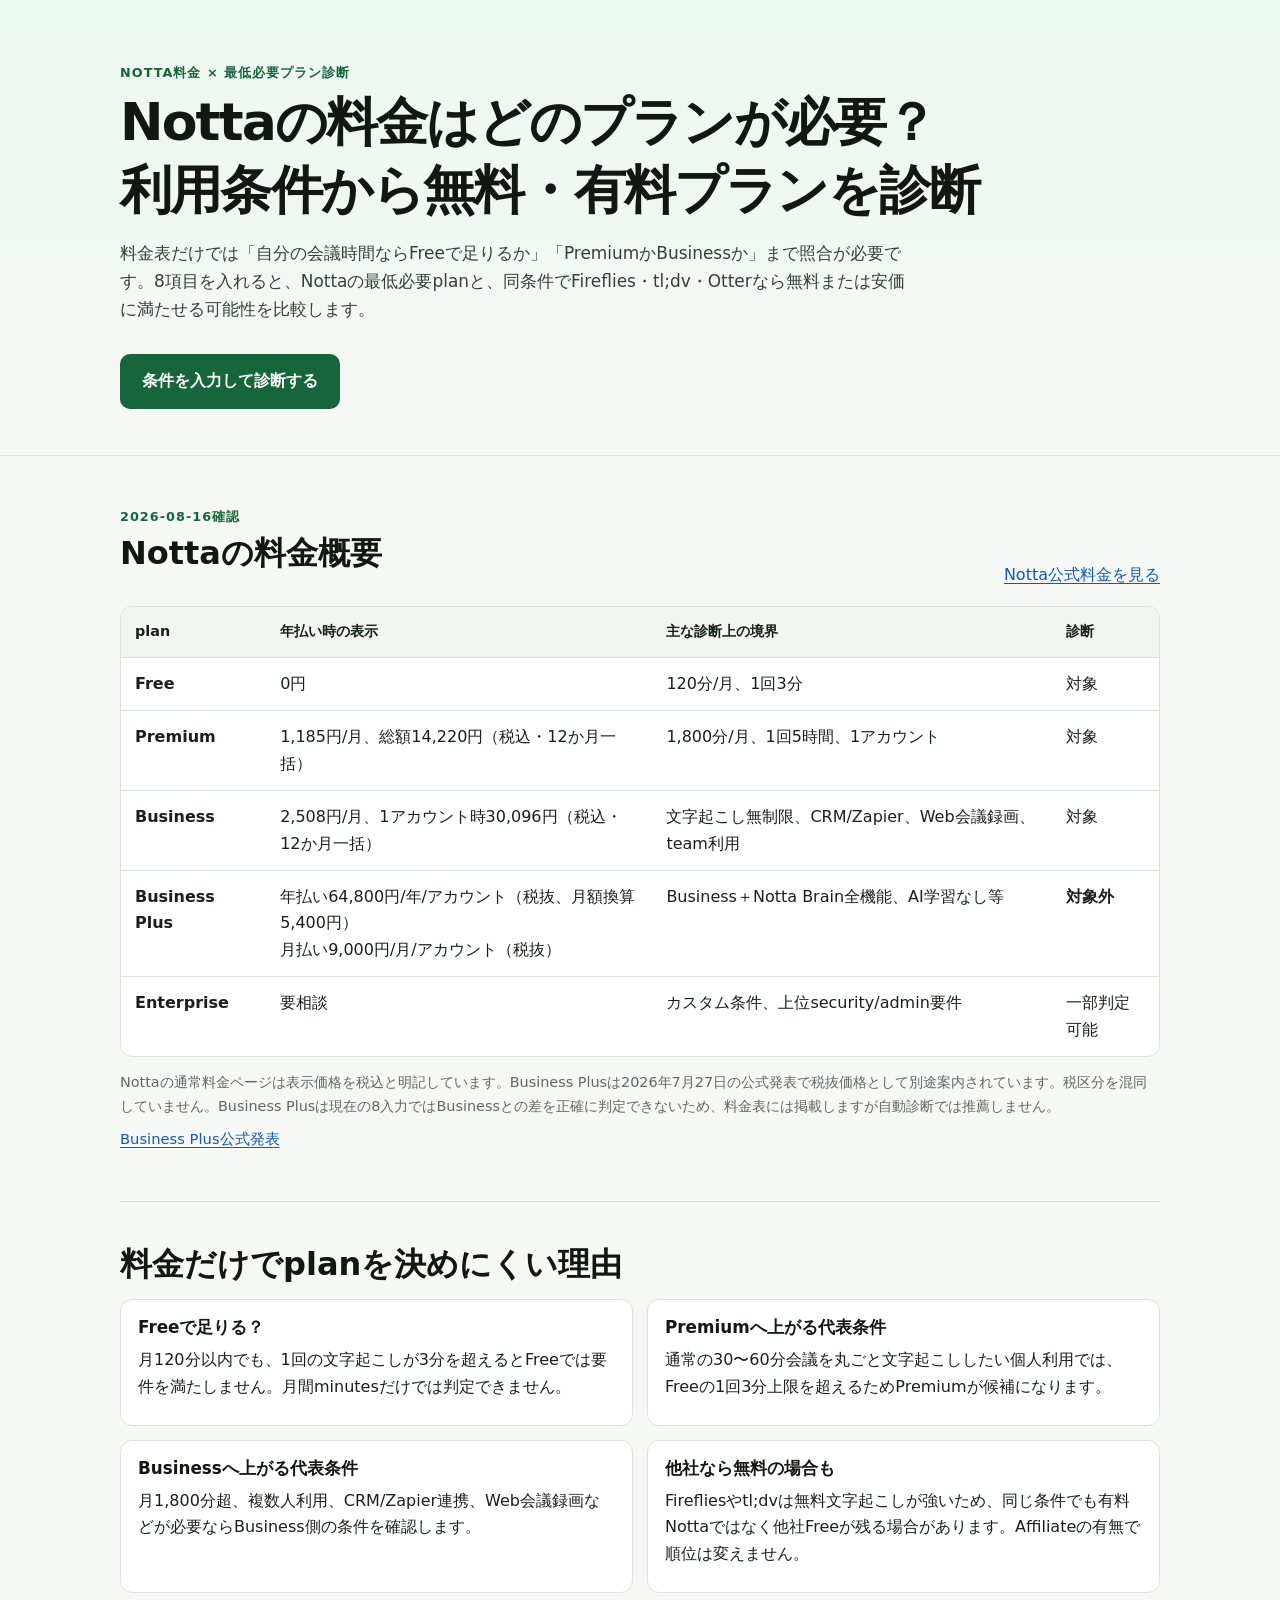
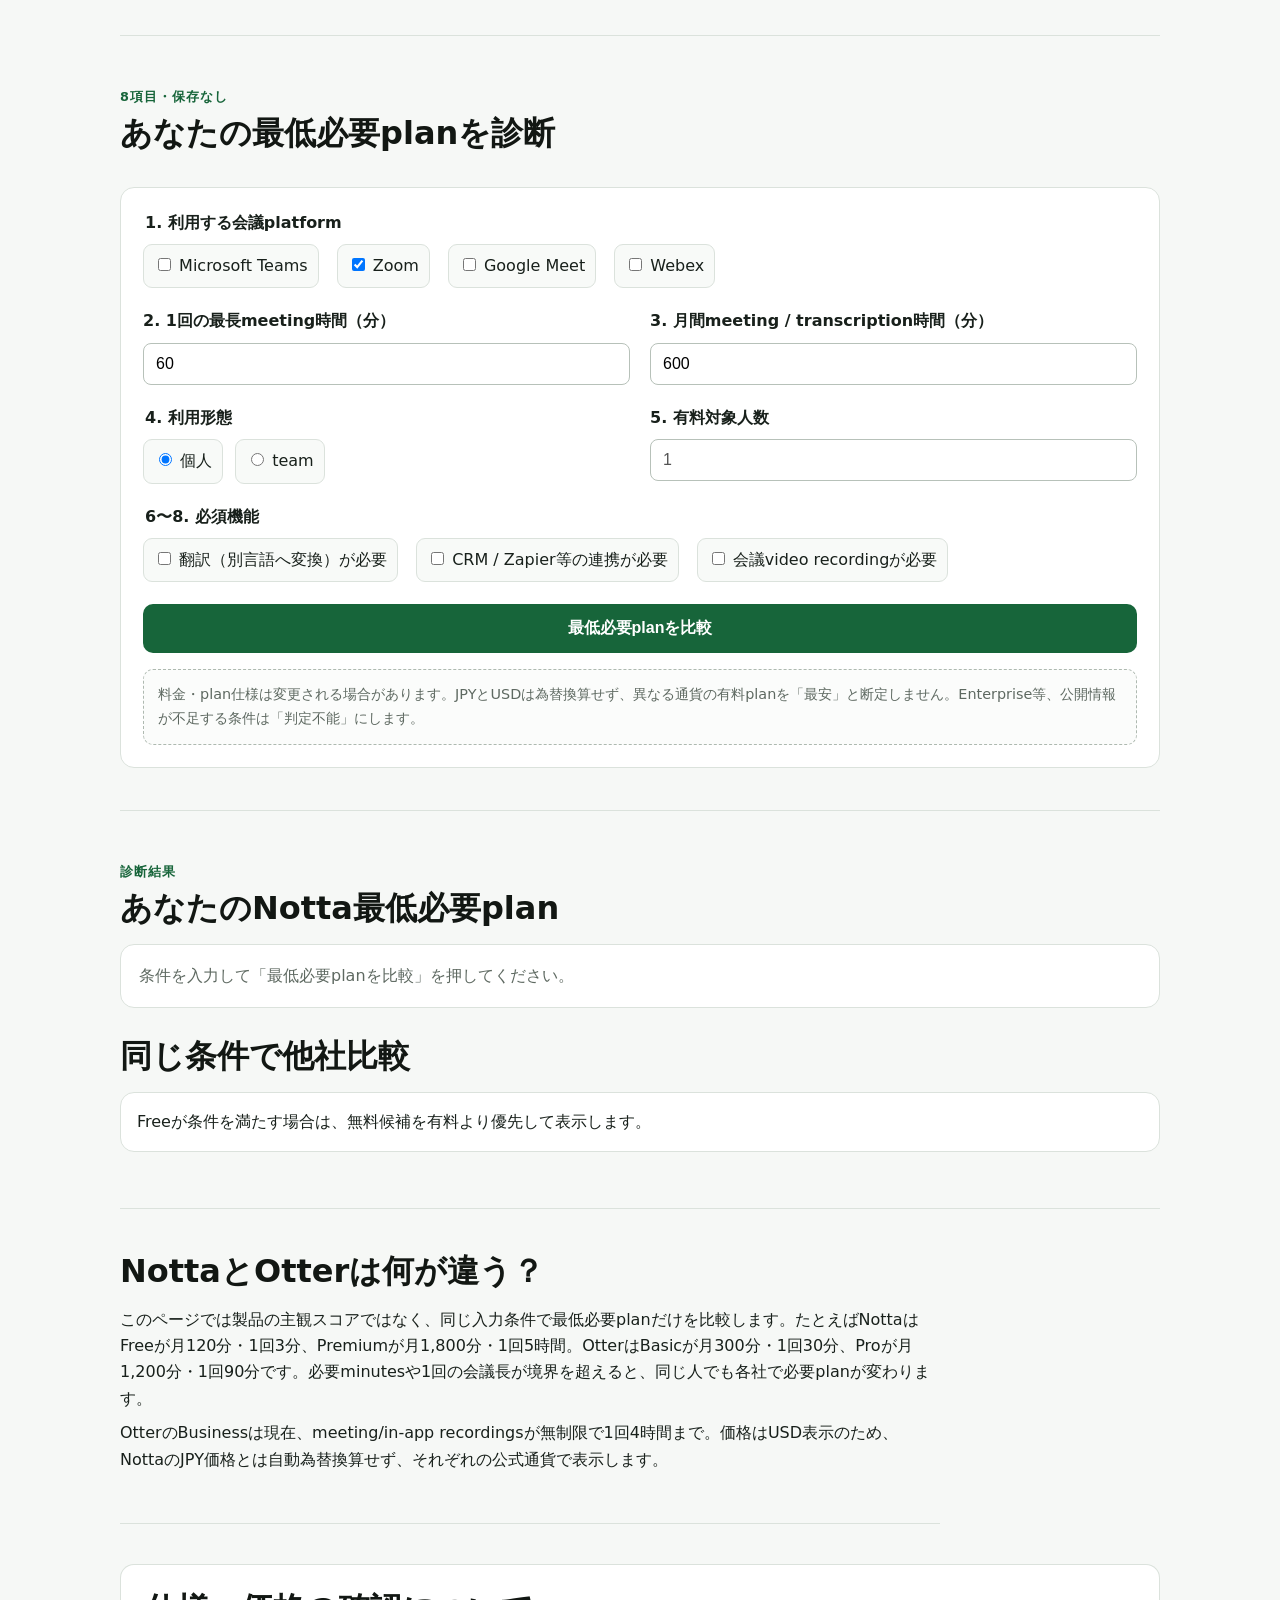
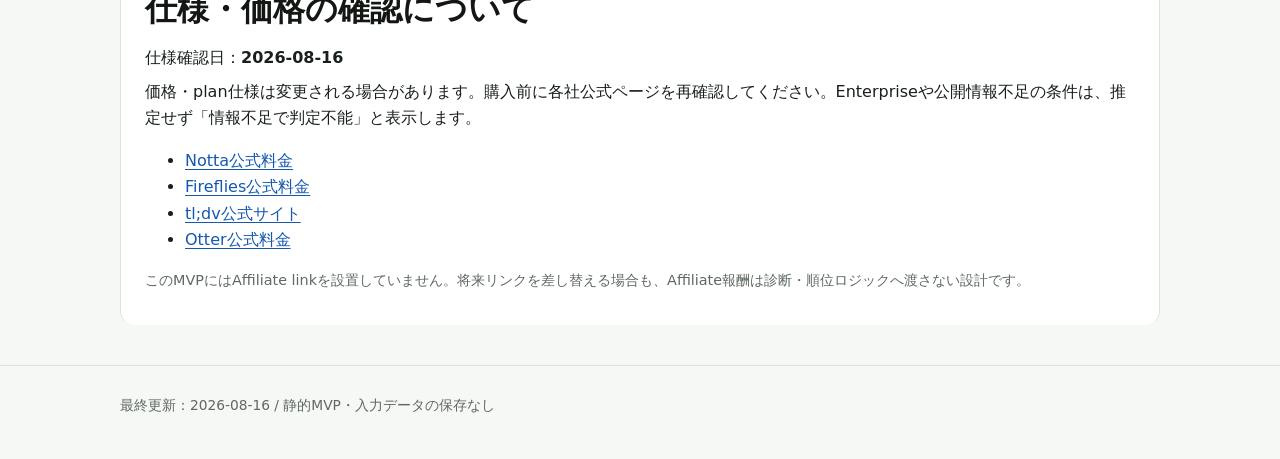
==== index.html @ 0d879e84 "Add Impact site verification meta tag" ====
<!doctype html>
<html lang="ja">
<head>
  <meta charset="utf-8">
  <meta name="viewport" content="width=device-width, initial-scale=1">
  <meta name="impact-site-verification" value="5d088dce-d2c6-4620-a296-27cafe1cafae">
  <title>Notta料金はどのプランが必要？Free・Premium・Businessを利用条件で診断</title>
  <meta name="description" content="Nottaの料金とFree・Premium・Businessの違いを確認し、月間利用時間・会議時間・人数・CRM・録画などから最低必要プランを診断。同条件でFireflies、tl;dv、Otterも比較します。">
  <link rel="canonical" href="https://ricckyyy.github.io/notta-plan-selector/">
  <link rel="stylesheet" href="styles.css">
</head>
<body>
  <header class="site-header">
    <div class="wrap hero">
      <p class="eyebrow">Notta料金 × 最低必要プラン診断</p>
      <h1>Nottaの料金はどのプランが必要？<br>利用条件から無料・有料プランを診断</h1>
      <p class="lead">料金表だけでは「自分の会議時間ならFreeで足りるか」「PremiumかBusinessか」まで照合が必要です。8項目を入れると、Nottaの最低必要planと、同条件でFireflies・tl;dv・Otterなら無料または安価に満たせる可能性を比較します。</p>
      <a class="button button-secondary" href="#calculator">条件を入力して診断する</a>
    </div>
  </header>

  <main class="wrap">
    <section aria-labelledby="pricing-title" class="section">
      <div class="section-head">
        <div>
          <p class="eyebrow">2026-08-16確認</p>
          <h2 id="pricing-title">Nottaの料金概要</h2>
        </div>
        <a href="https://www.notta.ai/pricing" target="_blank" rel="noopener noreferrer">Notta公式料金を見る</a>
      </div>
      <div class="table-scroll">
        <table>
          <thead>
            <tr><th>plan</th><th>年払い時の表示</th><th>主な診断上の境界</th><th>診断</th></tr>
          </thead>
          <tbody>
            <tr><th>Free</th><td>0円</td><td>120分/月、1回3分</td><td>対象</td></tr>
            <tr><th>Premium</th><td>1,185円/月、総額14,220円（税込・12か月一括）</td><td>1,800分/月、1回5時間、1アカウント</td><td>対象</td></tr>
            <tr><th>Business</th><td>2,508円/月、1アカウント時30,096円（税込・12か月一括）</td><td>文字起こし無制限、CRM/Zapier、Web会議録画、team利用</td><td>対象</td></tr>
            <tr><th>Business Plus</th><td>年払い64,800円/年/アカウント（税抜、月額換算5,400円）<br>月払い9,000円/月/アカウント（税抜）</td><td>Business＋Notta Brain全機能、AI学習なし等</td><td><strong>対象外</strong></td></tr>
            <tr><th>Enterprise</th><td>要相談</td><td>カスタム条件、上位security/admin要件</td><td>一部判定可能</td></tr>
          </tbody>
        </table>
      </div>
      <p class="fineprint">Nottaの通常料金ページは表示価格を税込と明記しています。Business Plusは2026年7月27日の公式発表で税抜価格として別途案内されています。税区分を混同していません。Business Plusは現在の8入力ではBusinessとの差を正確に判定できないため、料金表には掲載しますが自動診断では推薦しません。</p>
      <p class="source-row"><a href="https://www.notta.ai/news/info/notta-business-plus" target="_blank" rel="noopener noreferrer">Business Plus公式発表</a></p>
    </section>

    <section aria-labelledby="how-title" class="section explainer">
      <h2 id="how-title">料金だけでplanを決めにくい理由</h2>
      <div class="explain-grid">
        <article><h3>Freeで足りる？</h3><p>月120分以内でも、1回の文字起こしが3分を超えるとFreeでは要件を満たしません。月間minutesだけでは判定できません。</p></article>
        <article><h3>Premiumへ上がる代表条件</h3><p>通常の30〜60分会議を丸ごと文字起こししたい個人利用では、Freeの1回3分上限を超えるためPremiumが候補になります。</p></article>
        <article><h3>Businessへ上がる代表条件</h3><p>月1,800分超、複数人利用、CRM/Zapier連携、Web会議録画などが必要ならBusiness側の条件を確認します。</p></article>
        <article><h3>他社なら無料の場合も</h3><p>Firefliesやtl;dvは無料文字起こしが強いため、同じ条件でも有料Nottaではなく他社Freeが残る場合があります。Affiliateの有無で順位は変えません。</p></article>
      </div>
    </section>

    <section id="calculator" aria-labelledby="calculator-title" class="section">
      <div class="section-head">
        <div>
          <p class="eyebrow">8項目・保存なし</p>
          <h2 id="calculator-title">あなたの最低必要planを診断</h2>
        </div>
      </div>

      <form id="selector-form" class="panel">
        <div class="grid">
          <fieldset class="field full">
            <legend>1. 利用する会議platform</legend>
            <div class="checks">
              <label><input type="checkbox" name="platform" value="teams"> Microsoft Teams</label>
              <label><input type="checkbox" name="platform" value="zoom" checked> Zoom</label>
              <label><input type="checkbox" name="platform" value="meet"> Google Meet</label>
              <label><input type="checkbox" name="platform" value="webex"> Webex</label>
            </div>
          </fieldset>

          <div class="field">
            <label for="maxMeetingMinutes">2. 1回の最長meeting時間（分）</label>
            <input id="maxMeetingMinutes" type="number" min="1" value="60" required inputmode="numeric">
          </div>
          <div class="field">
            <label for="monthlyMinutes">3. 月間meeting / transcription時間（分）</label>
            <input id="monthlyMinutes" type="number" min="1" value="600" required inputmode="numeric">
          </div>

          <fieldset class="field">
            <legend>4. 利用形態</legend>
            <div class="option-row">
              <label><input type="radio" name="usageMode" value="individual" checked> 個人</label>
              <label><input type="radio" name="usageMode" value="team"> team</label>
            </div>
          </fieldset>
          <div class="field">
            <label for="paidSeats">5. 有料対象人数</label>
            <input id="paidSeats" type="number" min="1" value="1" disabled required inputmode="numeric">
          </div>

          <fieldset class="field full">
            <legend>6〜8. 必須機能</legend>
            <div class="checks">
              <label><input id="translationRequired" type="checkbox"> 翻訳（別言語へ変換）が必要</label>
              <label><input id="crmRequired" type="checkbox"> CRM / Zapier等の連携が必要</label>
              <label><input id="videoRequired" type="checkbox"> 会議video recordingが必要</label>
            </div>
          </fieldset>
        </div>

        <button type="submit" class="button">最低必要planを比較</button>
        <p class="notice">料金・plan仕様は変更される場合があります。JPYとUSDは為替換算せず、異なる通貨の有料planを「最安」と断定しません。Enterprise等、公開情報が不足する条件は「判定不能」にします。</p>
      </form>
      <noscript><p class="notice warning">診断calculatorの実行にはJavaScriptが必要です。料金概要と判定ルールの説明はJavaScriptなしでも読めます。</p></noscript>
    </section>

    <section id="result-section" aria-labelledby="result-title" class="section">
      <p class="eyebrow">診断結果</p>
      <h2 id="result-title">あなたのNotta最低必要plan</h2>
      <div id="notta-result" aria-live="polite" class="notta-placeholder">条件を入力して「最低必要planを比較」を押してください。</div>

      <h2 class="compare-title">同じ条件で他社比較</h2>
      <div id="summary" class="summary-box">Freeが条件を満たす場合は、無料候補を有料より優先して表示します。</div>
      <div id="results"></div>
    </section>

    <section aria-labelledby="compare-title" class="section prose">
      <h2 id="compare-title">NottaとOtterは何が違う？</h2>
      <p>このページでは製品の主観スコアではなく、同じ入力条件で最低必要planだけを比較します。たとえばNottaはFreeが月120分・1回3分、Premiumが月1,800分・1回5時間。OtterはBasicが月300分・1回30分、Proが月1,200分・1回90分です。必要minutesや1回の会議長が境界を超えると、同じ人でも各社で必要planが変わります。</p>
      <p>OtterのBusinessは現在、meeting/in-app recordingsが無制限で1回4時間まで。価格はUSD表示のため、NottaのJPY価格とは自動為替換算せず、それぞれの公式通貨で表示します。</p>
    </section>

    <section aria-labelledby="trust-title" class="section trust-box">
      <h2 id="trust-title">仕様・価格の確認について</h2>
      <p>仕様確認日：<strong>2026-08-16</strong></p>
      <p>価格・plan仕様は変更される場合があります。購入前に各社公式ページを再確認してください。Enterpriseや公開情報不足の条件は、推定せず「情報不足で判定不能」と表示します。</p>
      <ul>
        <li><a href="https://www.notta.ai/pricing" target="_blank" rel="noopener noreferrer">Notta公式料金</a></li>
        <li><a href="https://fireflies.ai/pricing" target="_blank" rel="noopener noreferrer">Fireflies公式料金</a></li>
        <li><a href="https://tldv.io/" target="_blank" rel="noopener noreferrer">tl;dv公式サイト</a></li>
        <li><a href="https://otter.ai/pricing" target="_blank" rel="noopener noreferrer">Otter公式料金</a></li>
      </ul>
      <p class="fineprint">このMVPにはAffiliate linkを設置していません。将来リンクを差し替える場合も、Affiliate報酬は診断・順位ロジックへ渡さない設計です。</p>
    </section>
  </main>

  <footer class="footer">
    <div class="wrap"><p>最終更新：2026-08-16 / 静的MVP・入力データの保存なし</p></div>
  </footer>

  <script src="product-data.js"></script>
  <script src="logic.js"></script>
  <script src="app.js"></script>
</body>
</html>
---- styles.css ----
:root {
  color-scheme: light;
  font-family: system-ui, -apple-system, BlinkMacSystemFont, "Segoe UI", "Noto Sans JP", sans-serif;
  line-height: 1.65;
  color: #18201b;
  background: #f6f8f6;
  --surface: #ffffff;
  --border: #dbe2dc;
  --text-muted: #5e6961;
  --accent: #17653a;
  --accent-dark: #104c2b;
  --soft: #edf7f0;
  --danger: #a52a23;
  --warn: #87620b;
}
* { box-sizing: border-box; }
html { scroll-behavior: smooth; }
body { margin: 0; }
a { color: #1458b0; text-underline-offset: 3px; }
.wrap { width: min(1040px, calc(100% - 32px)); margin: 0 auto; }
.site-header { background: linear-gradient(180deg, #ecf7ef 0%, #f6f8f6 100%); border-bottom: 1px solid var(--border); }
.hero { padding: 54px 0 46px; }
h1, h2, h3 { line-height: 1.3; color: #121713; }
h1 { font-size: clamp(2rem, 5.2vw, 3.25rem); letter-spacing: -.035em; margin: 6px 0 16px; }
h2 { font-size: clamp(1.45rem, 3.4vw, 2rem); margin: 0 0 14px; }
h3 { font-size: 1.05rem; margin: 0 0 8px; }
p { margin: 8px 0; }
.lead { max-width: 800px; font-size: 1.06rem; color: #354039; }
.eyebrow { display: block; font-size: .8rem; font-weight: 800; letter-spacing: .08em; text-transform: uppercase; color: var(--accent); margin-bottom: 6px; }
.section { padding: 42px 0; border-bottom: 1px solid var(--border); }
.section-head { display: flex; align-items: end; justify-content: space-between; gap: 20px; margin-bottom: 18px; }
.button { display: inline-block; width: 100%; margin-top: 22px; padding: 14px 18px; border: 0; border-radius: 10px; background: var(--accent); color: #fff; font-size: 1rem; font-weight: 800; text-align: center; text-decoration: none; cursor: pointer; }
.button:hover { background: var(--accent-dark); }
.button-secondary { width: auto; margin-top: 22px; padding-inline: 22px; }
.table-scroll { overflow-x: auto; border: 1px solid var(--border); border-radius: 12px; background: var(--surface); }
table { width: 100%; border-collapse: collapse; min-width: 760px; }
th, td { padding: 13px 14px; border-bottom: 1px solid var(--border); text-align: left; vertical-align: top; }
thead th { background: #f1f4f1; font-size: .9rem; }
tbody tr:last-child th, tbody tr:last-child td { border-bottom: 0; }
.fineprint { color: var(--text-muted); font-size: .9rem; margin-top: 14px; }
.source-row { font-size: .92rem; }
.explain-grid { display: grid; grid-template-columns: repeat(2, minmax(0, 1fr)); gap: 14px; }
.explain-grid article { background: var(--surface); border: 1px solid var(--border); border-radius: 12px; padding: 17px; }
.panel, .result-card, .summary-box, .notta-placeholder, .notta-answer, .trust-box { background: var(--surface); border: 1px solid var(--border); border-radius: 14px; }
.panel { padding: 22px; }
.grid { display: grid; grid-template-columns: repeat(2, minmax(0, 1fr)); gap: 20px; }
.field { min-width: 0; }
.field > label, .field > legend { font-weight: 750; display: block; margin-bottom: 8px; }
fieldset { border: 0; padding: 0; margin: 0; }
.checks { display: flex; flex-wrap: wrap; gap: 10px 18px; }
.checks label, .option-row label { background: #f8faf8; border: 1px solid var(--border); border-radius: 9px; padding: 8px 10px; }
input[type="number"] { width: 100%; padding: 11px 12px; border: 1px solid #b7c1b9; border-radius: 8px; background: #fff; font-size: 1rem; }
.option-row { display: flex; gap: 12px; flex-wrap: wrap; }
.full { grid-column: 1 / -1; }
.notice { margin: 16px 0 0; padding: 13px 14px; background: #fbfcfb; border: 1px dashed #aeb9b0; border-radius: 10px; color: var(--text-muted); font-size: .9rem; }
.warning { border-color: #c99d34; }
.notta-placeholder { padding: 18px; color: var(--text-muted); }
.notta-answer { display: flex; flex-wrap: wrap; align-items: baseline; gap: 8px 16px; padding: 20px; border-left-width: 6px; margin-bottom: 28px; }
.notta-answer strong { font-size: clamp(1.5rem, 4vw, 2.2rem); }
.notta-answer .eyebrow { flex-basis: 100%; }
.compare-title { margin-top: 28px; }
.summary-box { padding: 16px; margin-bottom: 14px; }
#results { display: grid; gap: 13px; }
.result-card { padding: 18px; border-left-width: 5px; }
.status-meets { border-left-color: var(--accent); }
.status-reject { border-left-color: var(--danger); }
.status-unknown { border-left-color: var(--warn); }
.result-head { display: flex; justify-content: space-between; gap: 12px; align-items: start; }
.result-head h3 { margin: 0 0 6px; font-size: 1.2rem; }
.badge { display: inline-block; padding: 3px 8px; border: 1px solid #cad2cc; border-radius: 999px; font-size: .8rem; background: #fafcfa; }
.price { font-weight: 850; white-space: nowrap; }
dl { margin: 14px 0; }
dl > div { display: grid; grid-template-columns: 9rem 1fr; gap: 8px; padding: 5px 0; }
dt { font-weight: 750; }
dd { margin: 0; }
.reasons, .plan-list { padding-left: 1.25rem; }
.plan-list span { color: var(--text-muted); font-size: .9rem; }
.plan-price { margin-left: .35rem; }
details { margin: 12px 0; }
summary { cursor: pointer; font-weight: 700; }
.source-link { display: inline-block; margin-top: 4px; }
.prose { max-width: 820px; }
.trust-box { padding: 24px; margin: 40px 0; }
.trust-box.section { border-bottom: 0; }
.footer { border-top: 1px solid var(--border); color: var(--text-muted); font-size: .86rem; }
.footer .wrap { padding: 20px 0 34px; }
@media (max-width: 720px) {
  .wrap { width: min(100% - 22px, 1040px); }
  .hero { padding: 36px 0 32px; }
  .section { padding: 32px 0; }
  .section-head { align-items: start; flex-direction: column; gap: 4px; }
  .grid, .explain-grid { grid-template-columns: 1fr; }
  .full { grid-column: auto; }
  .panel { padding: 16px; }
  .result-head { flex-direction: column; }
  .price { white-space: normal; }
  dl > div { grid-template-columns: 1fr; gap: 0; }
  .button-secondary { width: 100%; }
}
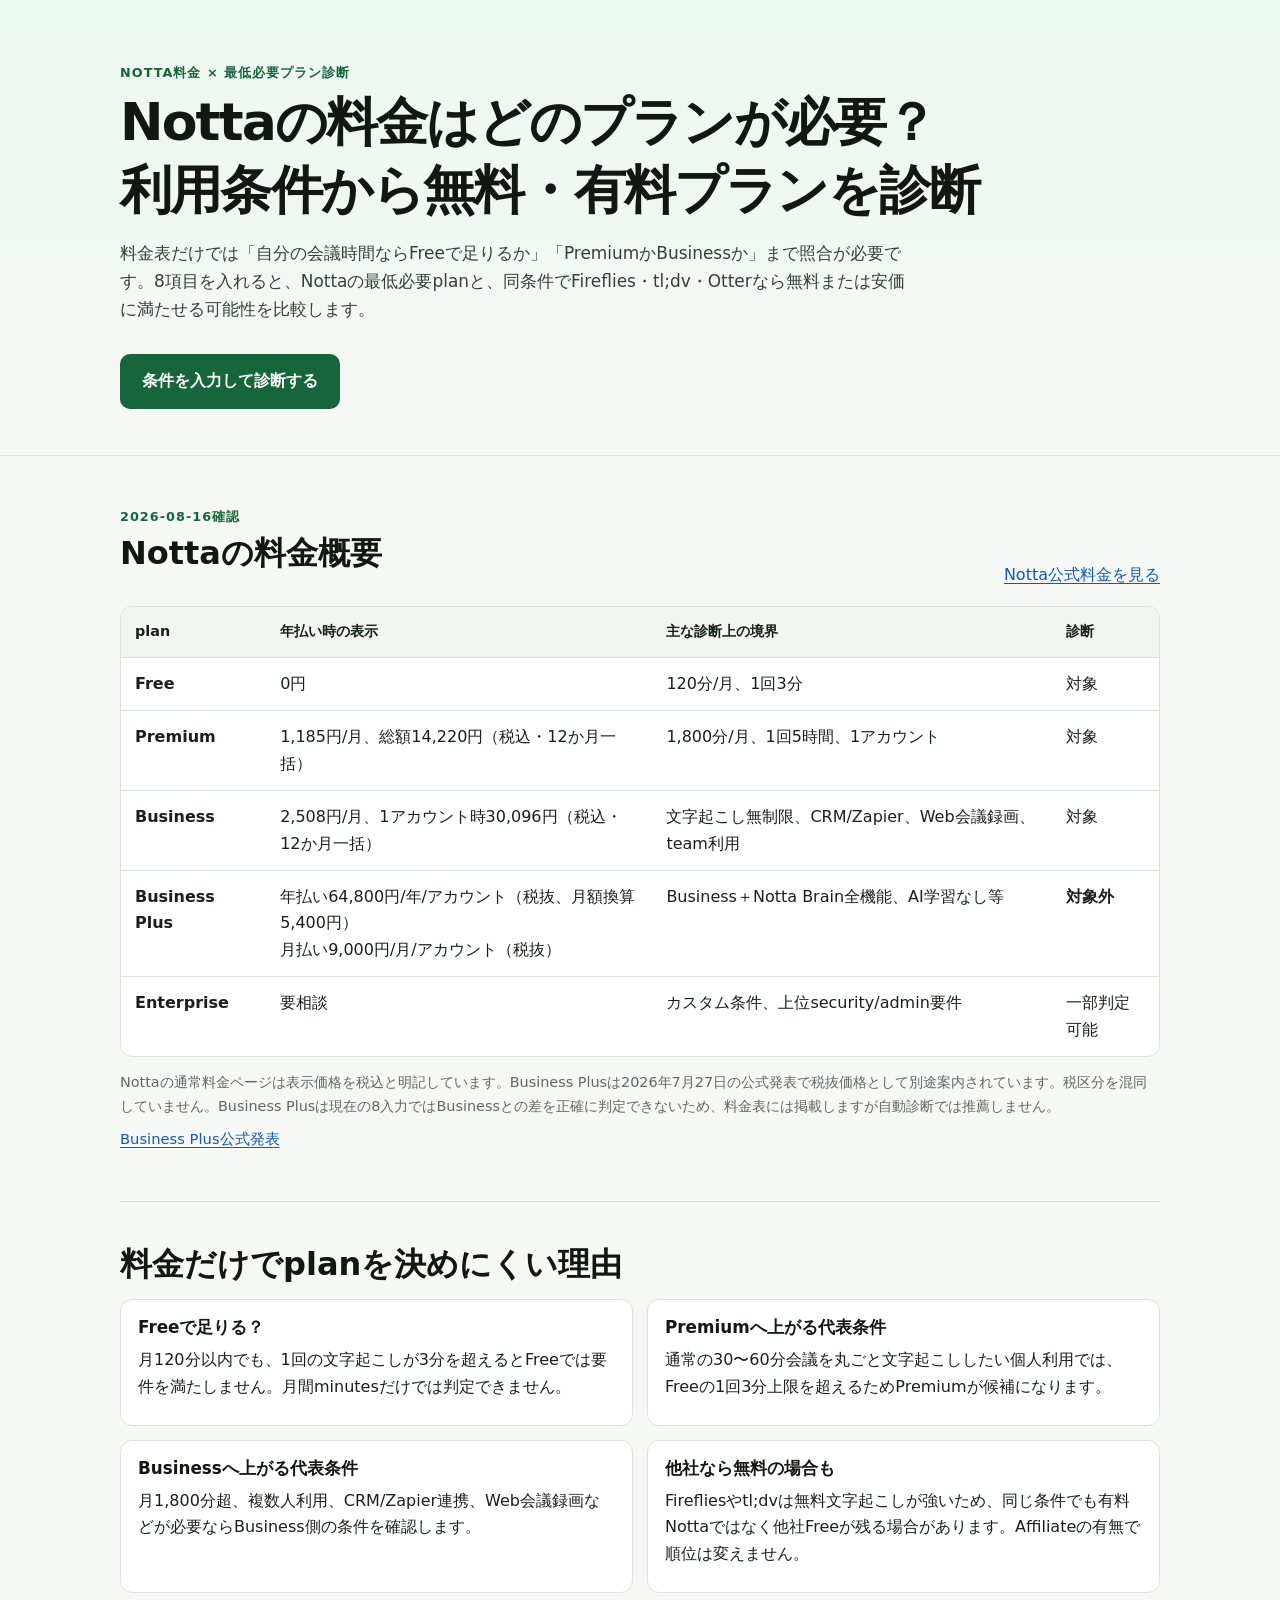
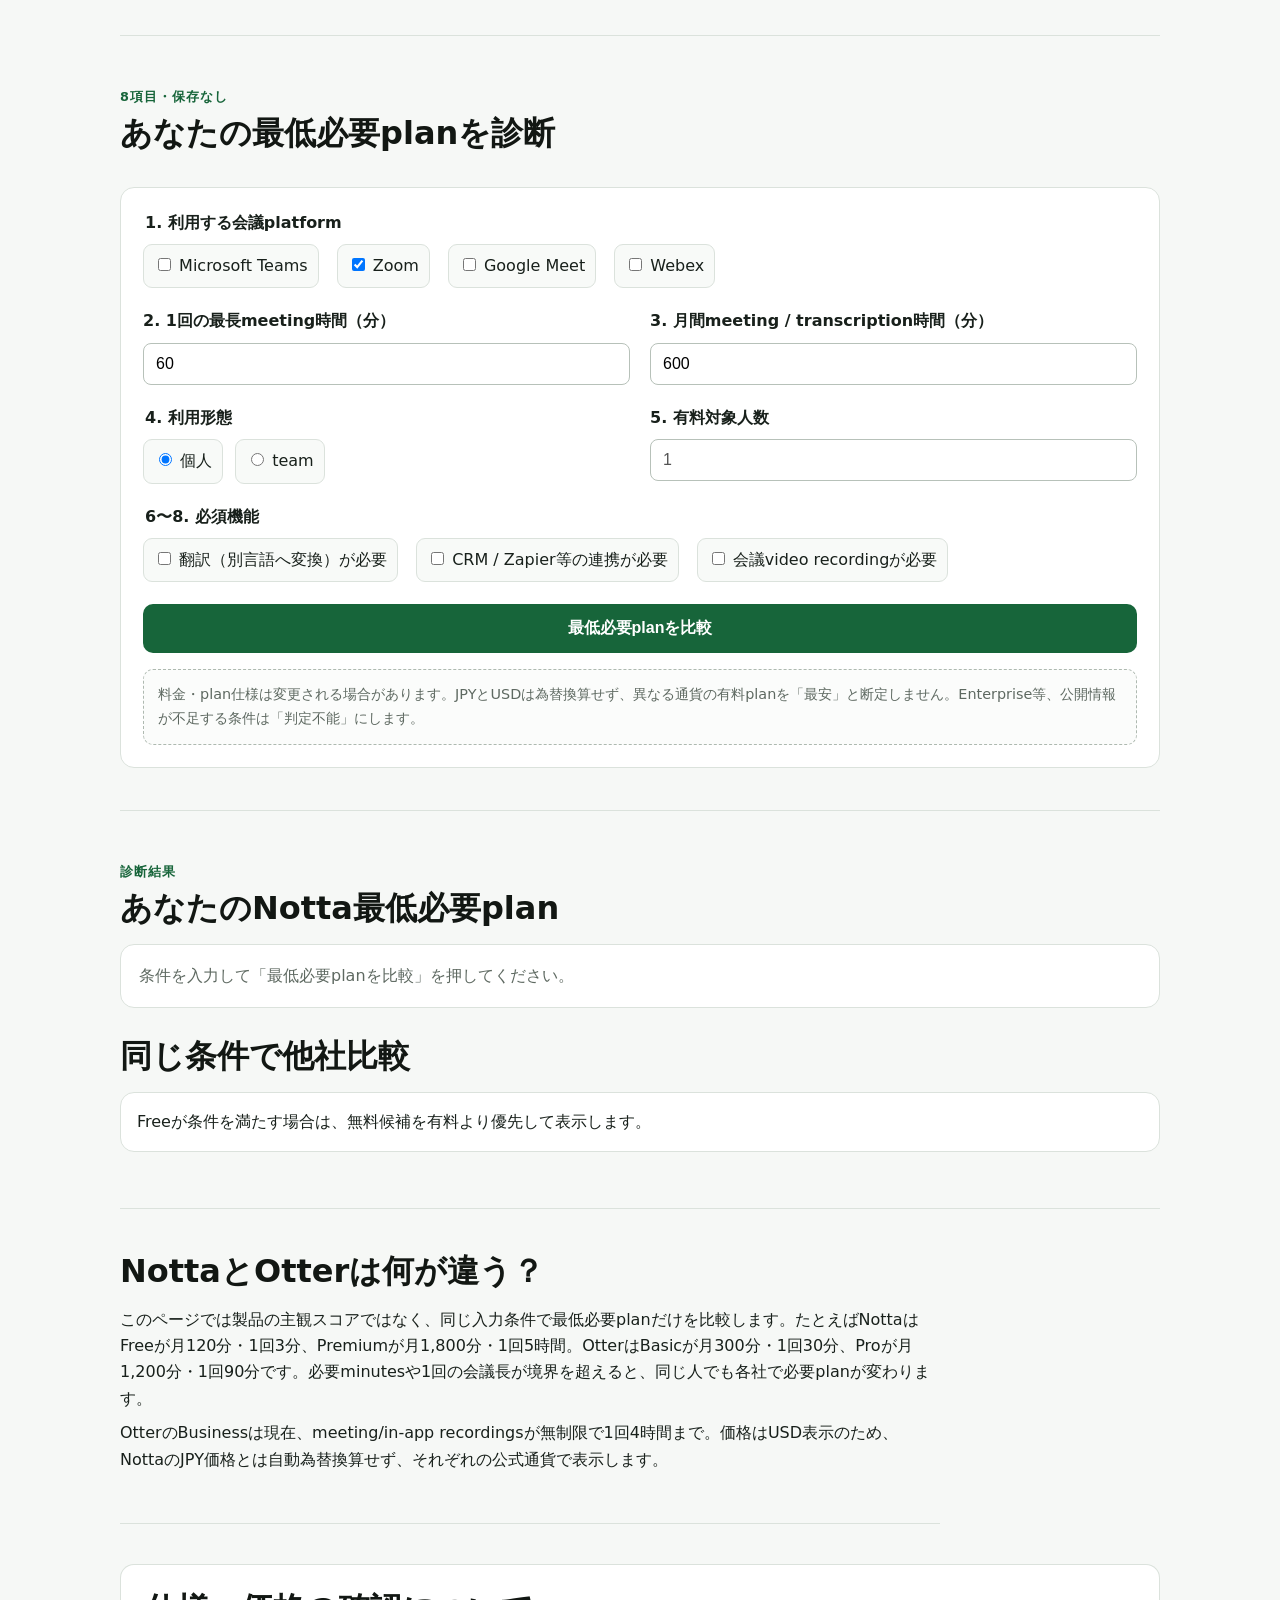
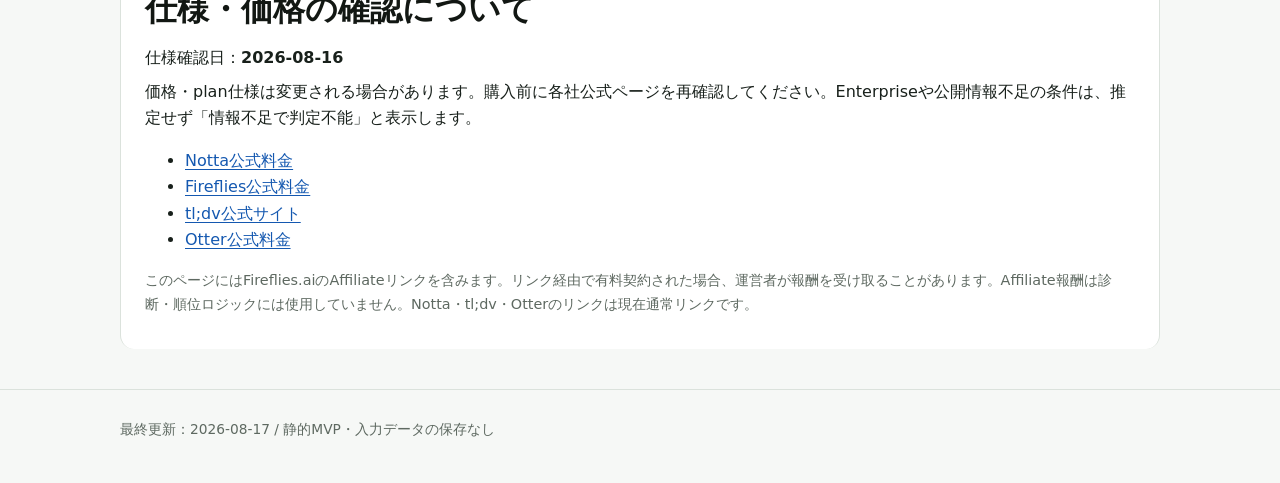
==== commit 39320c1e: "Add Cloudflare Web Analytics and update canonical URL" ====
--- a/index.html
+++ b/index.html
@@ -6,7 +6,7 @@
   <meta name="impact-site-verification" value="5d088dce-d2c6-4620-a296-27cafe1cafae">
   <title>Notta料金はどのプランが必要？Free・Premium・Businessを利用条件で診断</title>
   <meta name="description" content="Nottaの料金とFree・Premium・Businessの違いを確認し、月間利用時間・会議時間・人数・CRM・録画などから最低必要プランを診断。同条件でFireflies、tl;dv、Otterも比較します。">
-  <link rel="canonical" href="https://ricckyyy.github.io/notta-plan-selector/">
+  <link rel="canonical" href="https://notta-plan-selector.pages.dev/">
   <link rel="stylesheet" href="styles.css">
 </head>
 <body>
@@ -144,11 +144,12 @@
   </main>
 
   <footer class="footer">
-    <div class="wrap"><p>最終更新：2026-08-16 / 静的MVP・入力データの保存なし</p></div>
+    <div class="wrap"><p>最終更新：2026-08-17 / 静的MVP・入力データの保存なし</p></div>
   </footer>
 
   <script src="product-data.js"></script>
   <script src="logic.js"></script>
   <script src="app.js"></script>
+  <!-- Cloudflare Web Analytics --><script type="module" src="https://static.cloudflareinsights.com/beacon.min.js" data-cf-beacon='{"token": "ed259fb28308422a8271a47440d3da10"}'></script><!-- End Cloudflare Web Analytics -->
 </body>
 </html>
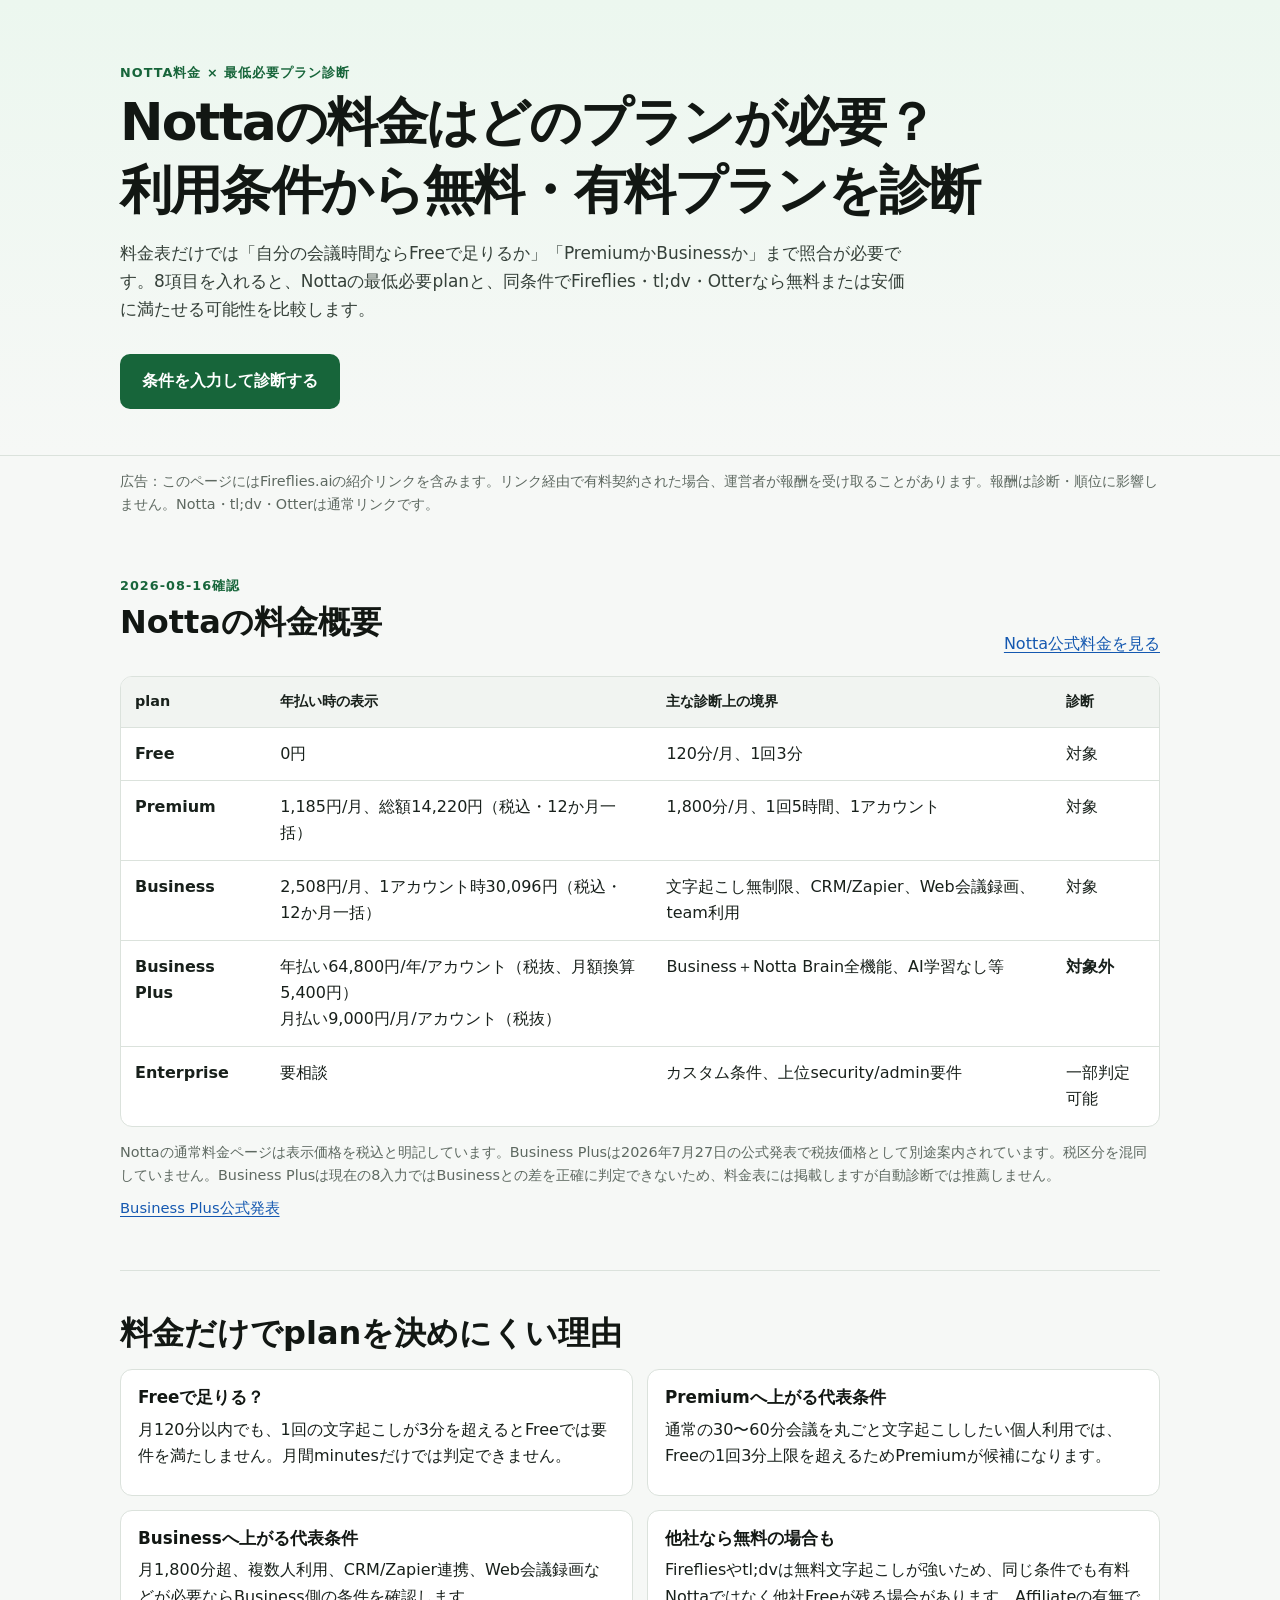
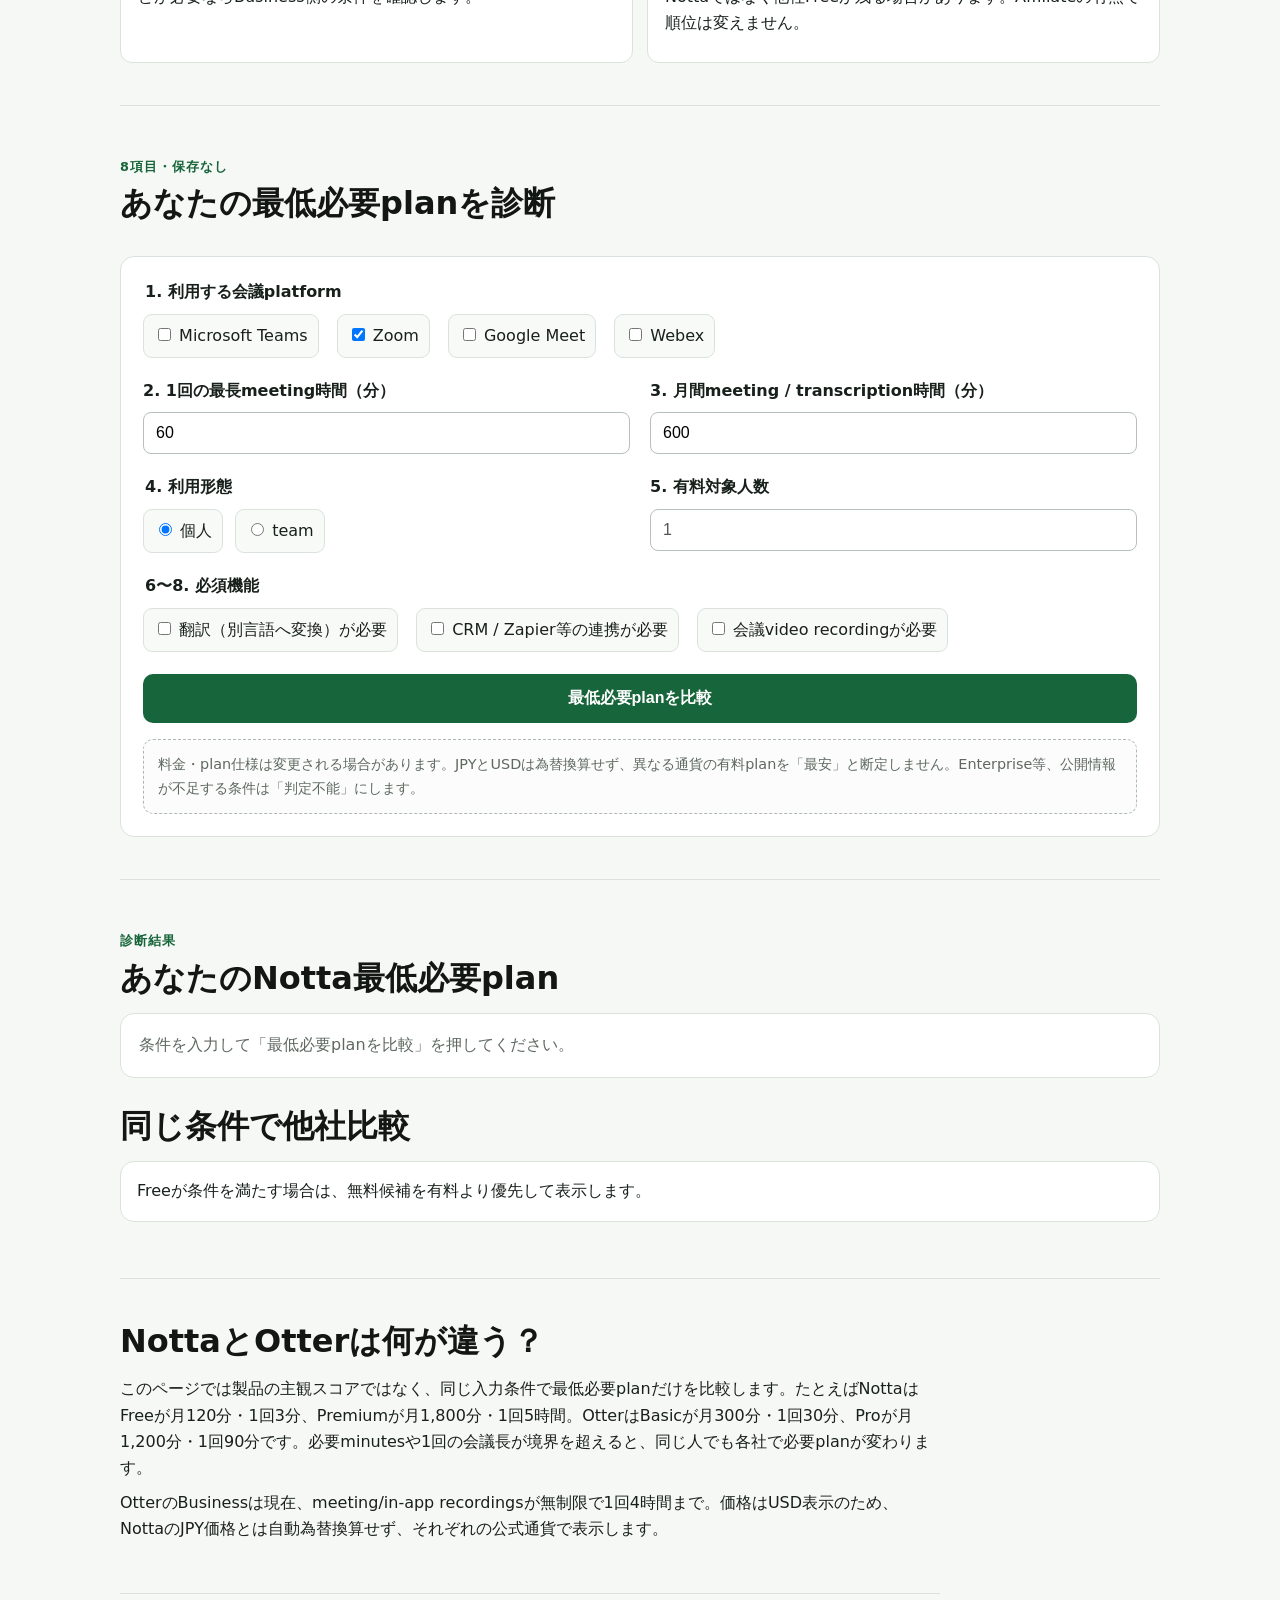
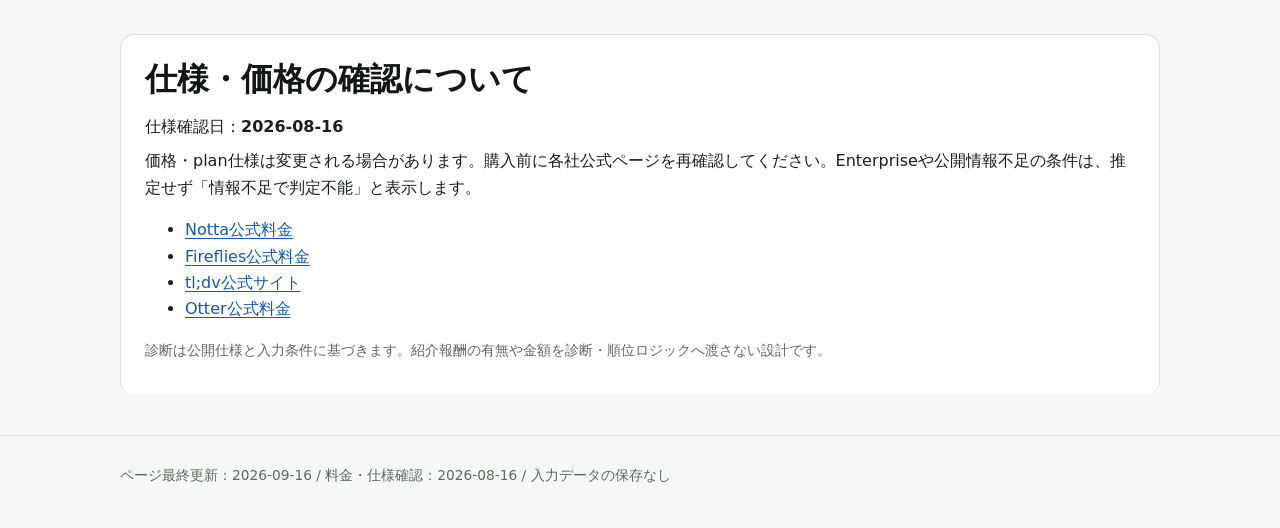
==== commit e83b7be9: "fix: show affiliate disclosure before diagnosis results" ====
--- a/index.html
+++ b/index.html
@@ -4,6 +4,7 @@
   <meta charset="utf-8">
   <meta name="viewport" content="width=device-width, initial-scale=1">
   <meta name="impact-site-verification" value="5d088dce-d2c6-4620-a296-27cafe1cafae">
+  <meta name="google-site-verification" content="TzpISI7_fU1semkfYSSxg__3oF6KAkyXQgeL-o94fDM" />
   <title>Notta料金はどのプランが必要？Free・Premium・Businessを利用条件で診断</title>
   <meta name="description" content="Nottaの料金とFree・Premium・Businessの違いを確認し、月間利用時間・会議時間・人数・CRM・録画などから最低必要プランを診断。同条件でFireflies、tl;dv、Otterも比較します。">
   <link rel="canonical" href="https://notta-plan-selector.pages.dev/">
@@ -20,6 +21,7 @@
   </header>
 
   <main class="wrap">
+    <p class="fineprint">広告：このページにはFireflies.aiの紹介リンクを含みます。リンク経由で有料契約された場合、運営者が報酬を受け取ることがあります。報酬は診断・順位に影響しません。Notta・tl;dv・Otterは通常リンクです。</p>
     <section aria-labelledby="pricing-title" class="section">
       <div class="section-head">
         <div>
@@ -139,12 +141,12 @@
         <li><a href="https://tldv.io/" target="_blank" rel="noopener noreferrer">tl;dv公式サイト</a></li>
         <li><a href="https://otter.ai/pricing" target="_blank" rel="noopener noreferrer">Otter公式料金</a></li>
       </ul>
-      <p class="fineprint">このMVPにはAffiliate linkを設置していません。将来リンクを差し替える場合も、Affiliate報酬は診断・順位ロジックへ渡さない設計です。</p>
+      <p class="fineprint">診断は公開仕様と入力条件に基づきます。紹介報酬の有無や金額を診断・順位ロジックへ渡さない設計です。</p>
     </section>
   </main>
 
   <footer class="footer">
-    <div class="wrap"><p>最終更新：2026-08-17 / 静的MVP・入力データの保存なし</p></div>
+    <div class="wrap"><p>ページ最終更新：2026-09-16 / 料金・仕様確認：2026-08-16 / 入力データの保存なし</p></div>
   </footer>
 
   <script src="product-data.js"></script>
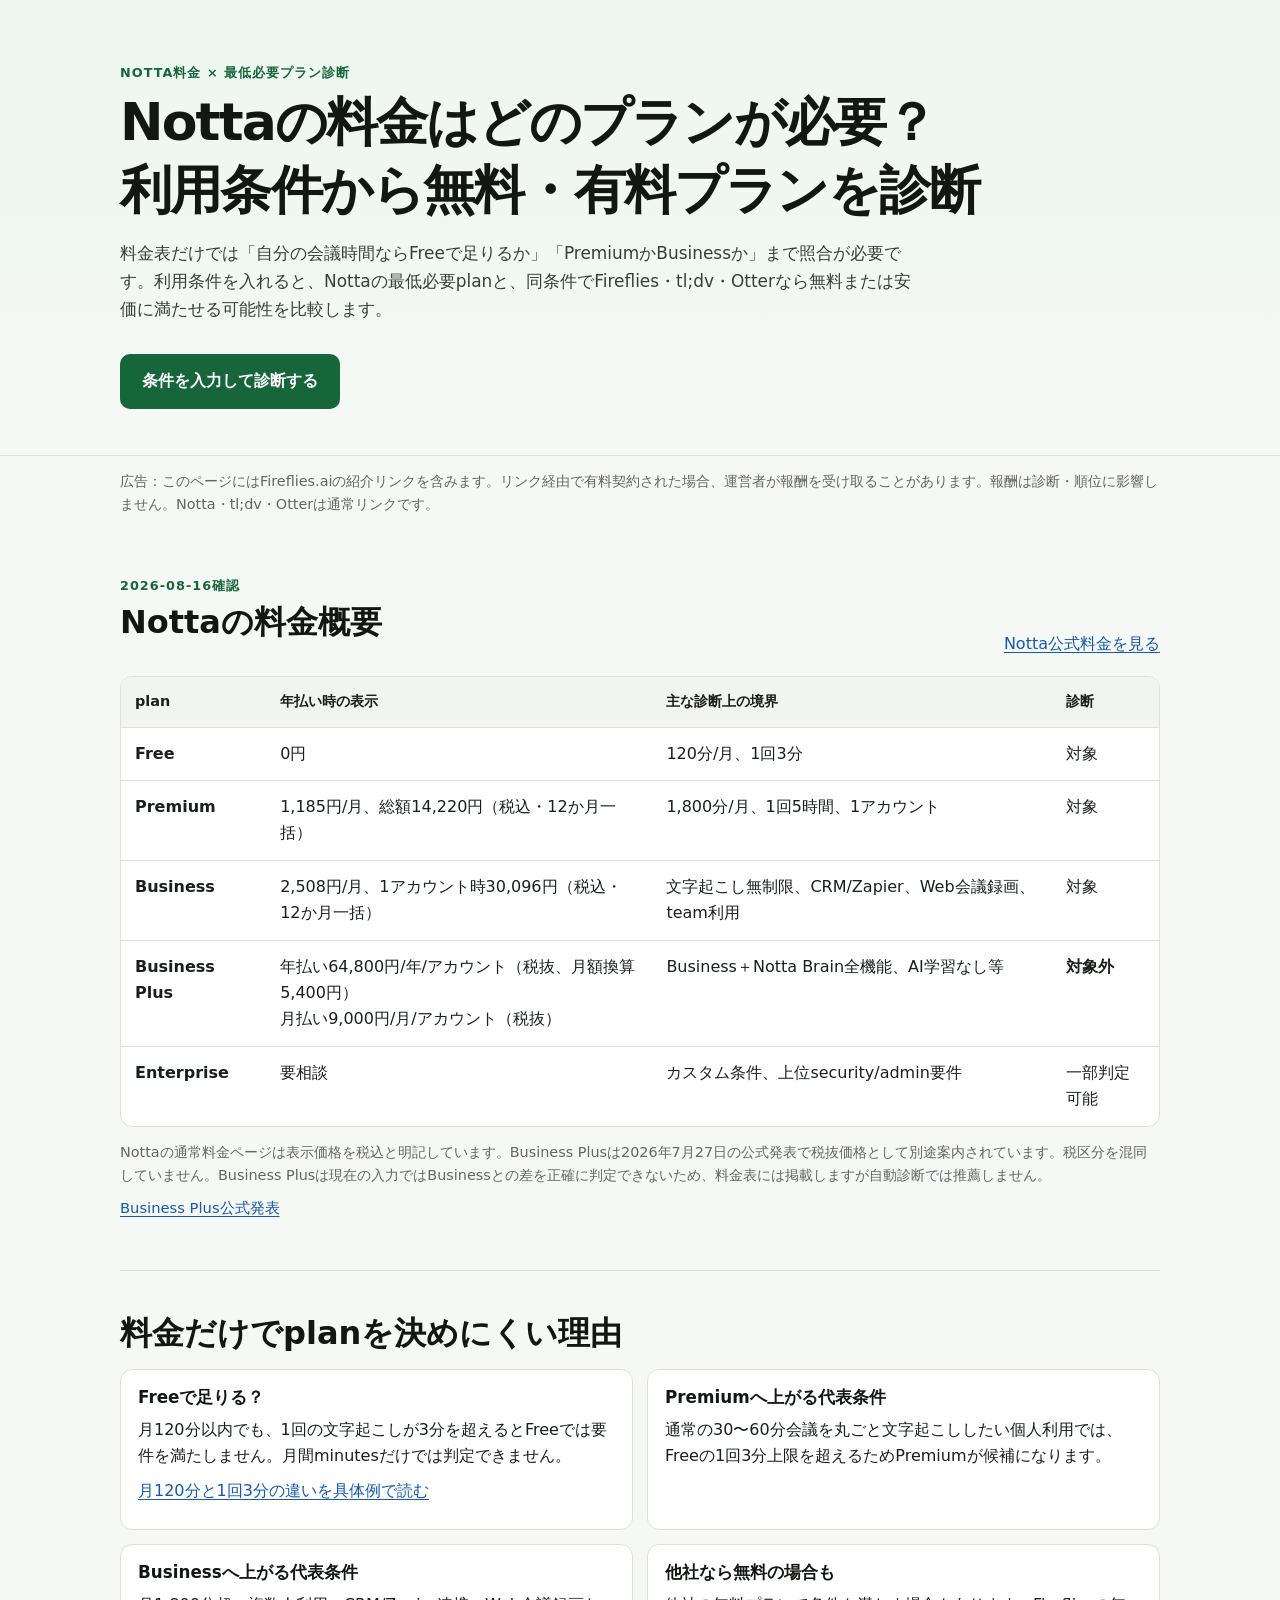
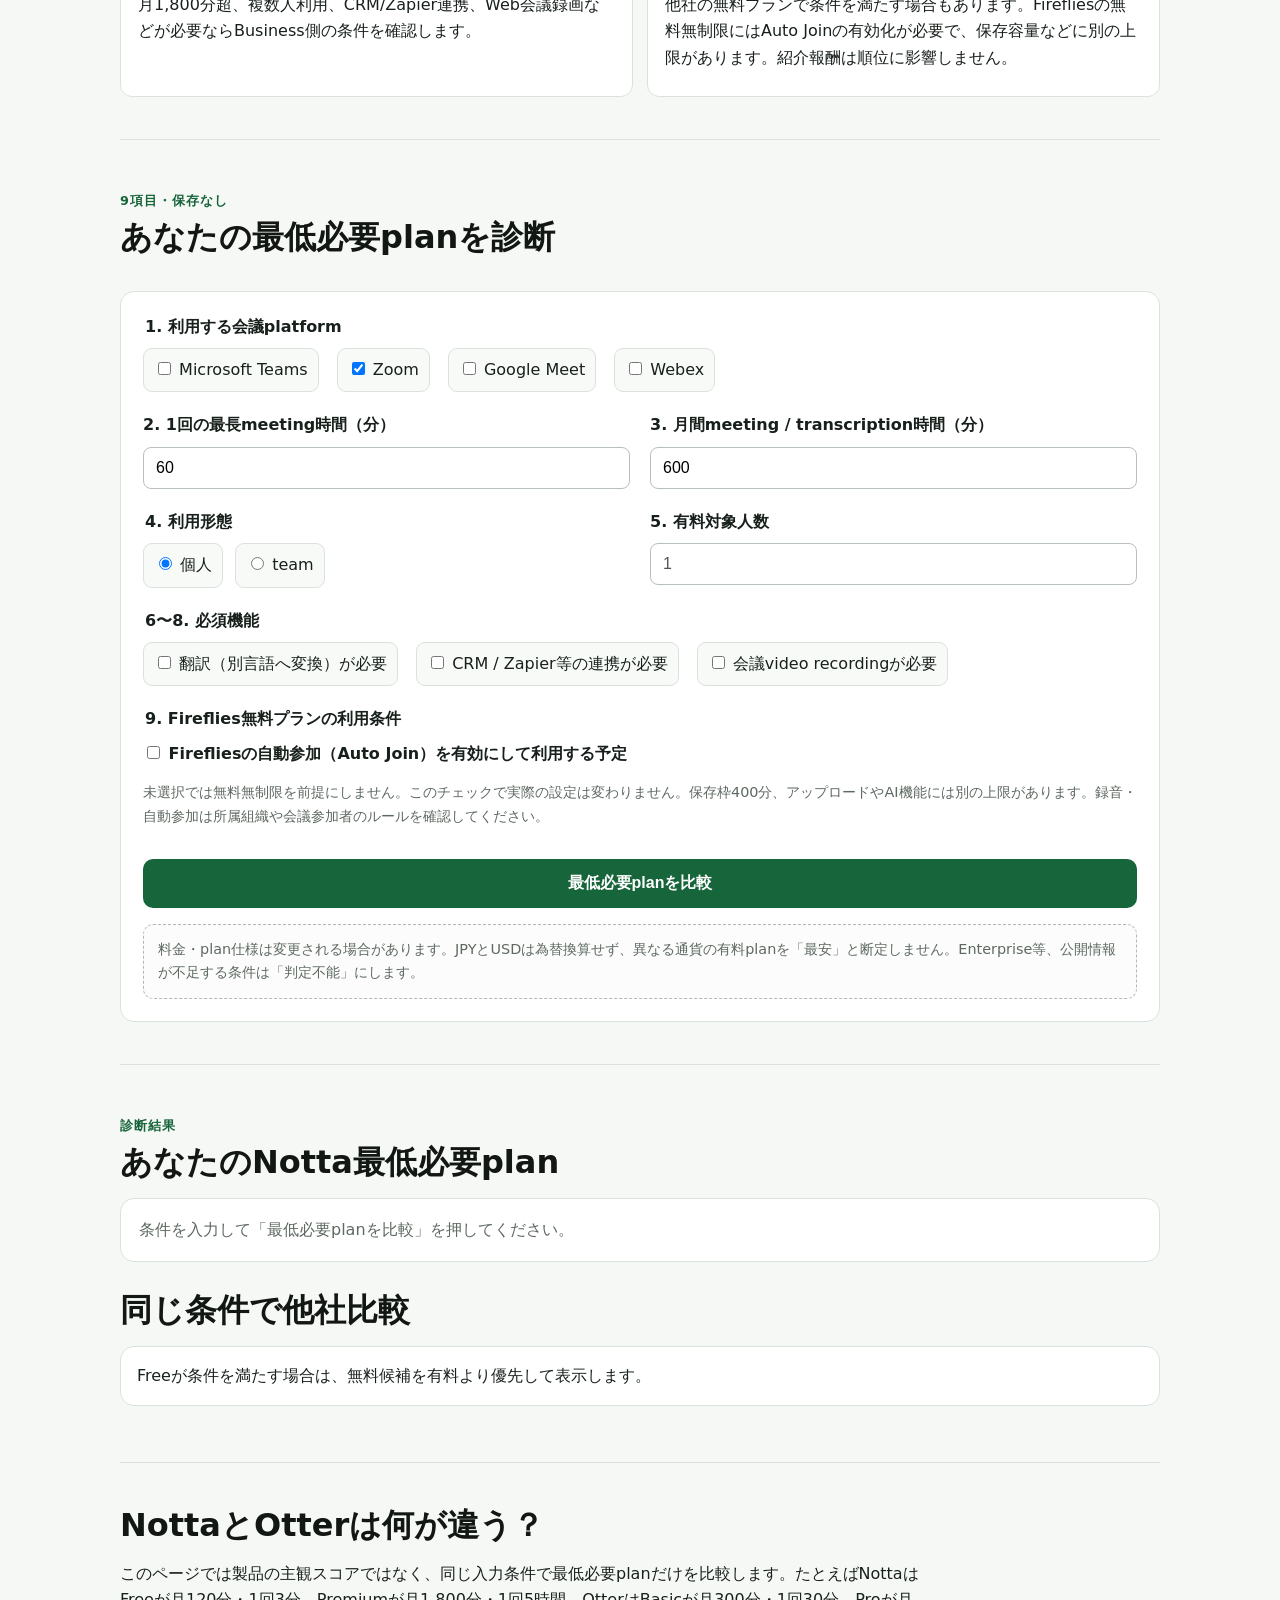
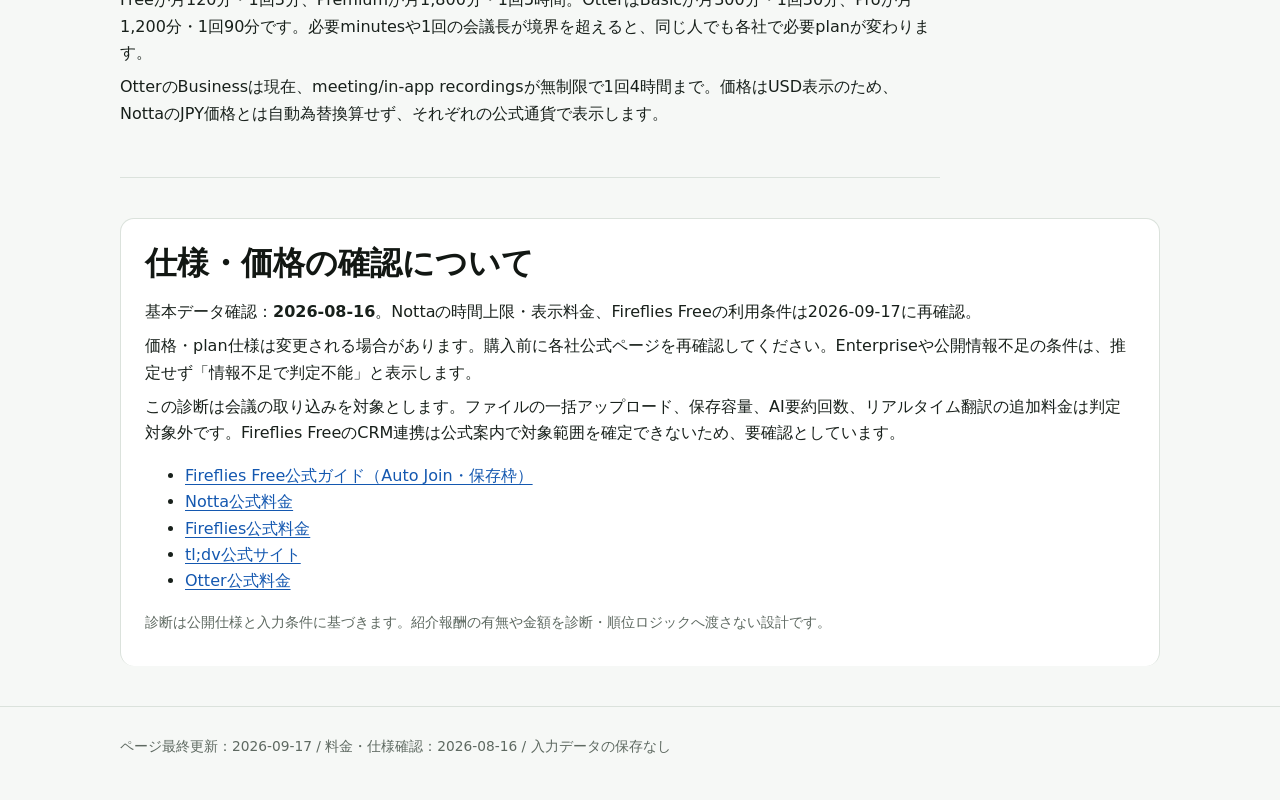
==== commit 49e146d7: "Clarify free-plan eligibility and add Notta usage guide" ====
--- a/index.html
+++ b/index.html
@@ -15,7 +15,7 @@
     <div class="wrap hero">
       <p class="eyebrow">Notta料金 × 最低必要プラン診断</p>
       <h1>Nottaの料金はどのプランが必要？<br>利用条件から無料・有料プランを診断</h1>
-      <p class="lead">料金表だけでは「自分の会議時間ならFreeで足りるか」「PremiumかBusinessか」まで照合が必要です。8項目を入れると、Nottaの最低必要planと、同条件でFireflies・tl;dv・Otterなら無料または安価に満たせる可能性を比較します。</p>
+      <p class="lead">料金表だけでは「自分の会議時間ならFreeで足りるか」「PremiumかBusinessか」まで照合が必要です。利用条件を入れると、Nottaの最低必要planと、同条件でFireflies・tl;dv・Otterなら無料または安価に満たせる可能性を比較します。</p>
       <a class="button button-secondary" href="#calculator">条件を入力して診断する</a>
     </div>
   </header>
@@ -44,24 +44,24 @@
           </tbody>
         </table>
       </div>
-      <p class="fineprint">Nottaの通常料金ページは表示価格を税込と明記しています。Business Plusは2026年7月27日の公式発表で税抜価格として別途案内されています。税区分を混同していません。Business Plusは現在の8入力ではBusinessとの差を正確に判定できないため、料金表には掲載しますが自動診断では推薦しません。</p>
+      <p class="fineprint">Nottaの通常料金ページは表示価格を税込と明記しています。Business Plusは2026年7月27日の公式発表で税抜価格として別途案内されています。税区分を混同していません。Business Plusは現在の入力ではBusinessとの差を正確に判定できないため、料金表には掲載しますが自動診断では推薦しません。</p>
       <p class="source-row"><a href="https://www.notta.ai/news/info/notta-business-plus" target="_blank" rel="noopener noreferrer">Business Plus公式発表</a></p>
     </section>
 
     <section aria-labelledby="how-title" class="section explainer">
       <h2 id="how-title">料金だけでplanを決めにくい理由</h2>
       <div class="explain-grid">
-        <article><h3>Freeで足りる？</h3><p>月120分以内でも、1回の文字起こしが3分を超えるとFreeでは要件を満たしません。月間minutesだけでは判定できません。</p></article>
+        <article><h3>Freeで足りる？</h3><p>月120分以内でも、1回の文字起こしが3分を超えるとFreeでは要件を満たしません。月間minutesだけでは判定できません。</p><p><a href="guides/notta-free-limit/">月120分と1回3分の違いを具体例で読む</a></p></article>
         <article><h3>Premiumへ上がる代表条件</h3><p>通常の30〜60分会議を丸ごと文字起こししたい個人利用では、Freeの1回3分上限を超えるためPremiumが候補になります。</p></article>
         <article><h3>Businessへ上がる代表条件</h3><p>月1,800分超、複数人利用、CRM/Zapier連携、Web会議録画などが必要ならBusiness側の条件を確認します。</p></article>
-        <article><h3>他社なら無料の場合も</h3><p>Firefliesやtl;dvは無料文字起こしが強いため、同じ条件でも有料Nottaではなく他社Freeが残る場合があります。Affiliateの有無で順位は変えません。</p></article>
+        <article><h3>他社なら無料の場合も</h3><p>他社の無料プランで条件を満たす場合もあります。Firefliesの無料無制限にはAuto Joinの有効化が必要で、保存容量などに別の上限があります。紹介報酬は順位に影響しません。</p></article>
       </div>
     </section>
 
     <section id="calculator" aria-labelledby="calculator-title" class="section">
       <div class="section-head">
         <div>
-          <p class="eyebrow">8項目・保存なし</p>
+          <p class="eyebrow">9項目・保存なし</p>
           <h2 id="calculator-title">あなたの最低必要planを診断</h2>
         </div>
       </div>
@@ -107,6 +107,11 @@
               <label><input id="videoRequired" type="checkbox"> 会議video recordingが必要</label>
             </div>
           </fieldset>
+          <fieldset class="field full">
+            <legend>9. Fireflies無料プランの利用条件</legend>
+            <label><input id="autoJoinAllowed" type="checkbox" aria-describedby="auto-join-help"> Firefliesの自動参加（Auto Join）を有効にして利用する予定</label>
+            <p id="auto-join-help" class="fineprint">未選択では無料無制限を前提にしません。このチェックで実際の設定は変わりません。保存枠400分、アップロードやAI機能には別の上限があります。録音・自動参加は所属組織や会議参加者のルールを確認してください。</p>
+          </fieldset>
         </div>
 
         <button type="submit" class="button">最低必要planを比較</button>
@@ -133,9 +138,11 @@
 
     <section aria-labelledby="trust-title" class="section trust-box">
       <h2 id="trust-title">仕様・価格の確認について</h2>
-      <p>仕様確認日：<strong>2026-08-16</strong></p>
+      <p>基本データ確認：<strong>2026-08-16</strong>。Nottaの時間上限・表示料金、Fireflies Freeの利用条件は2026-09-17に再確認。</p>
       <p>価格・plan仕様は変更される場合があります。購入前に各社公式ページを再確認してください。Enterpriseや公開情報不足の条件は、推定せず「情報不足で判定不能」と表示します。</p>
+      <p>この診断は会議の取り込みを対象とします。ファイルの一括アップロード、保存容量、AI要約回数、リアルタイム翻訳の追加料金は判定対象外です。Fireflies FreeのCRM連携は公式案内で対象範囲を確定できないため、要確認としています。</p>
       <ul>
+        <li><a href="https://guide.fireflies.ai/articles/6176608577-learn-about-fireflies-free-plan-features" target="_blank" rel="noopener noreferrer">Fireflies Free公式ガイド（Auto Join・保存枠）</a></li>
         <li><a href="https://www.notta.ai/pricing" target="_blank" rel="noopener noreferrer">Notta公式料金</a></li>
         <li><a href="https://fireflies.ai/pricing" target="_blank" rel="noopener noreferrer">Fireflies公式料金</a></li>
         <li><a href="https://tldv.io/" target="_blank" rel="noopener noreferrer">tl;dv公式サイト</a></li>
@@ -146,7 +153,7 @@
   </main>
 
   <footer class="footer">
-    <div class="wrap"><p>ページ最終更新：2026-09-16 / 料金・仕様確認：2026-08-16 / 入力データの保存なし</p></div>
+    <div class="wrap"><p>ページ最終更新：2026-09-17 / 料金・仕様確認：2026-08-16 / 入力データの保存なし</p></div>
   </footer>
 
   <script src="product-data.js"></script>
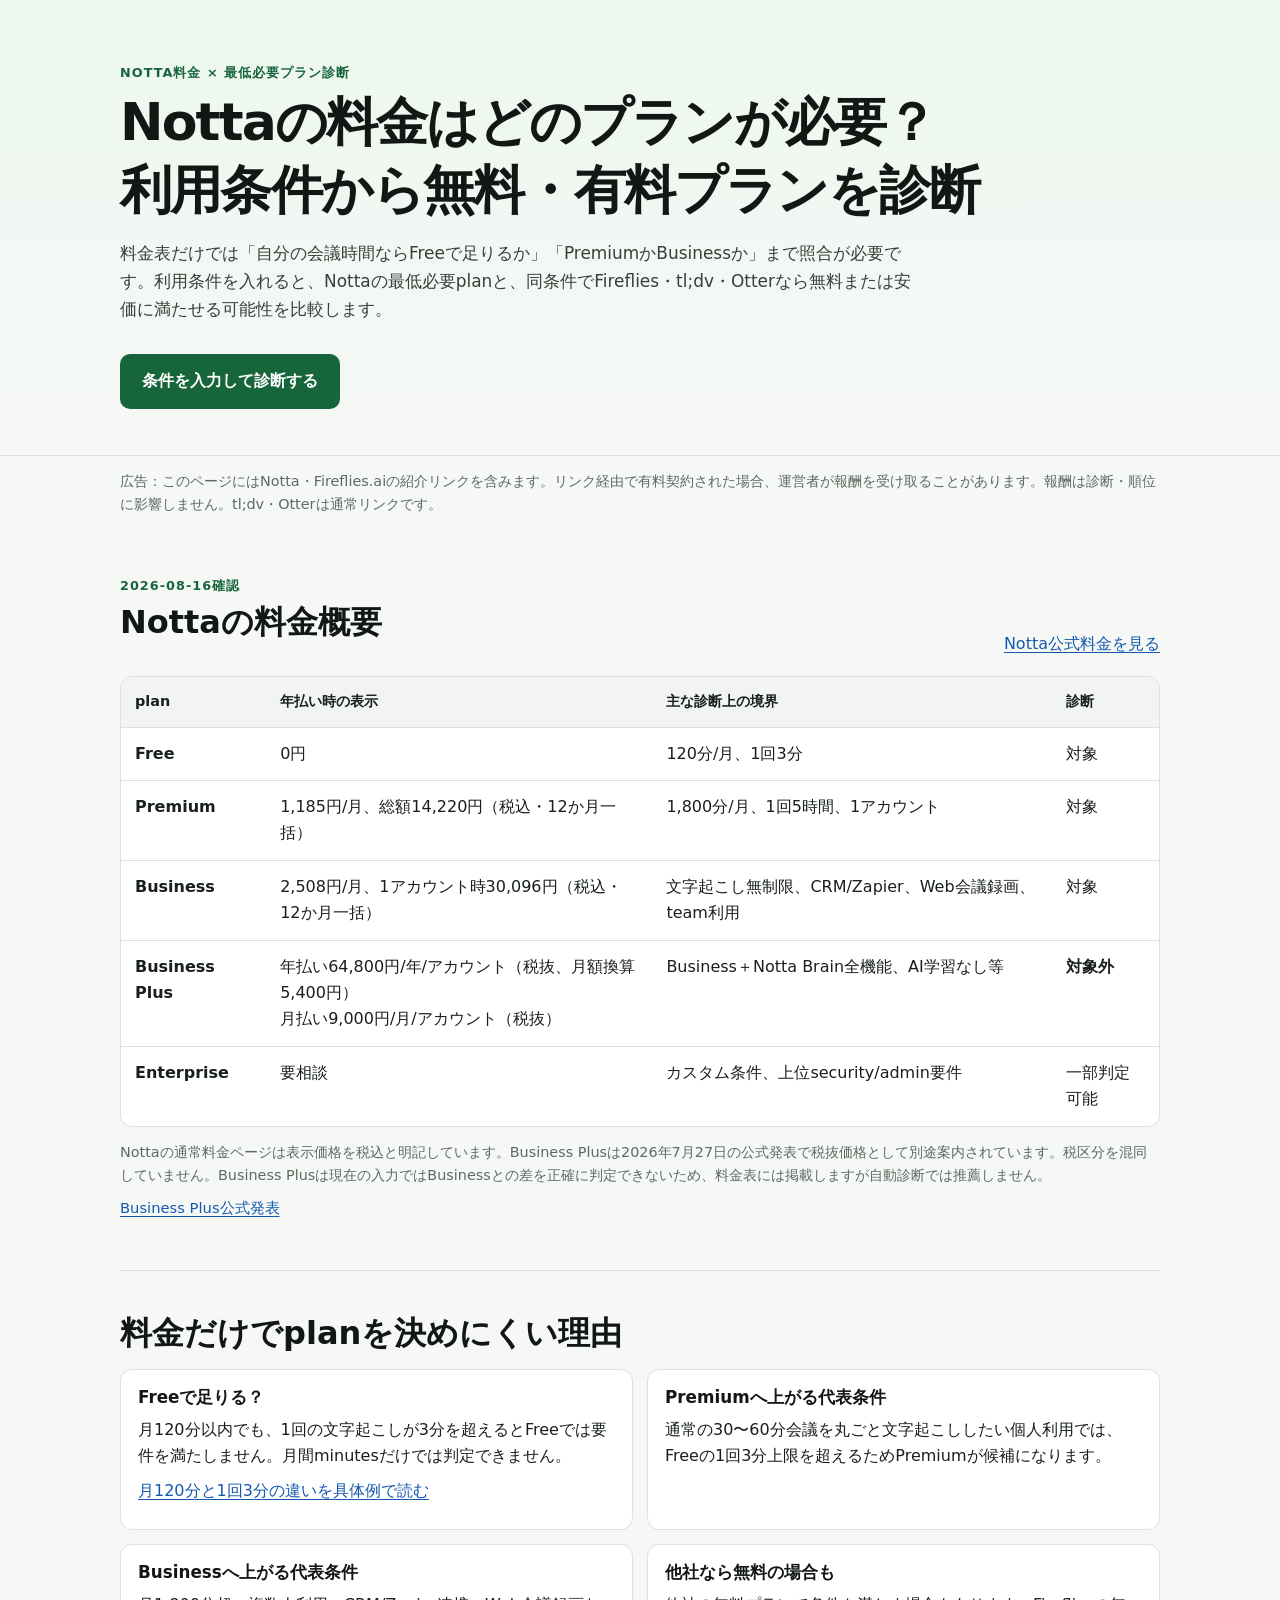
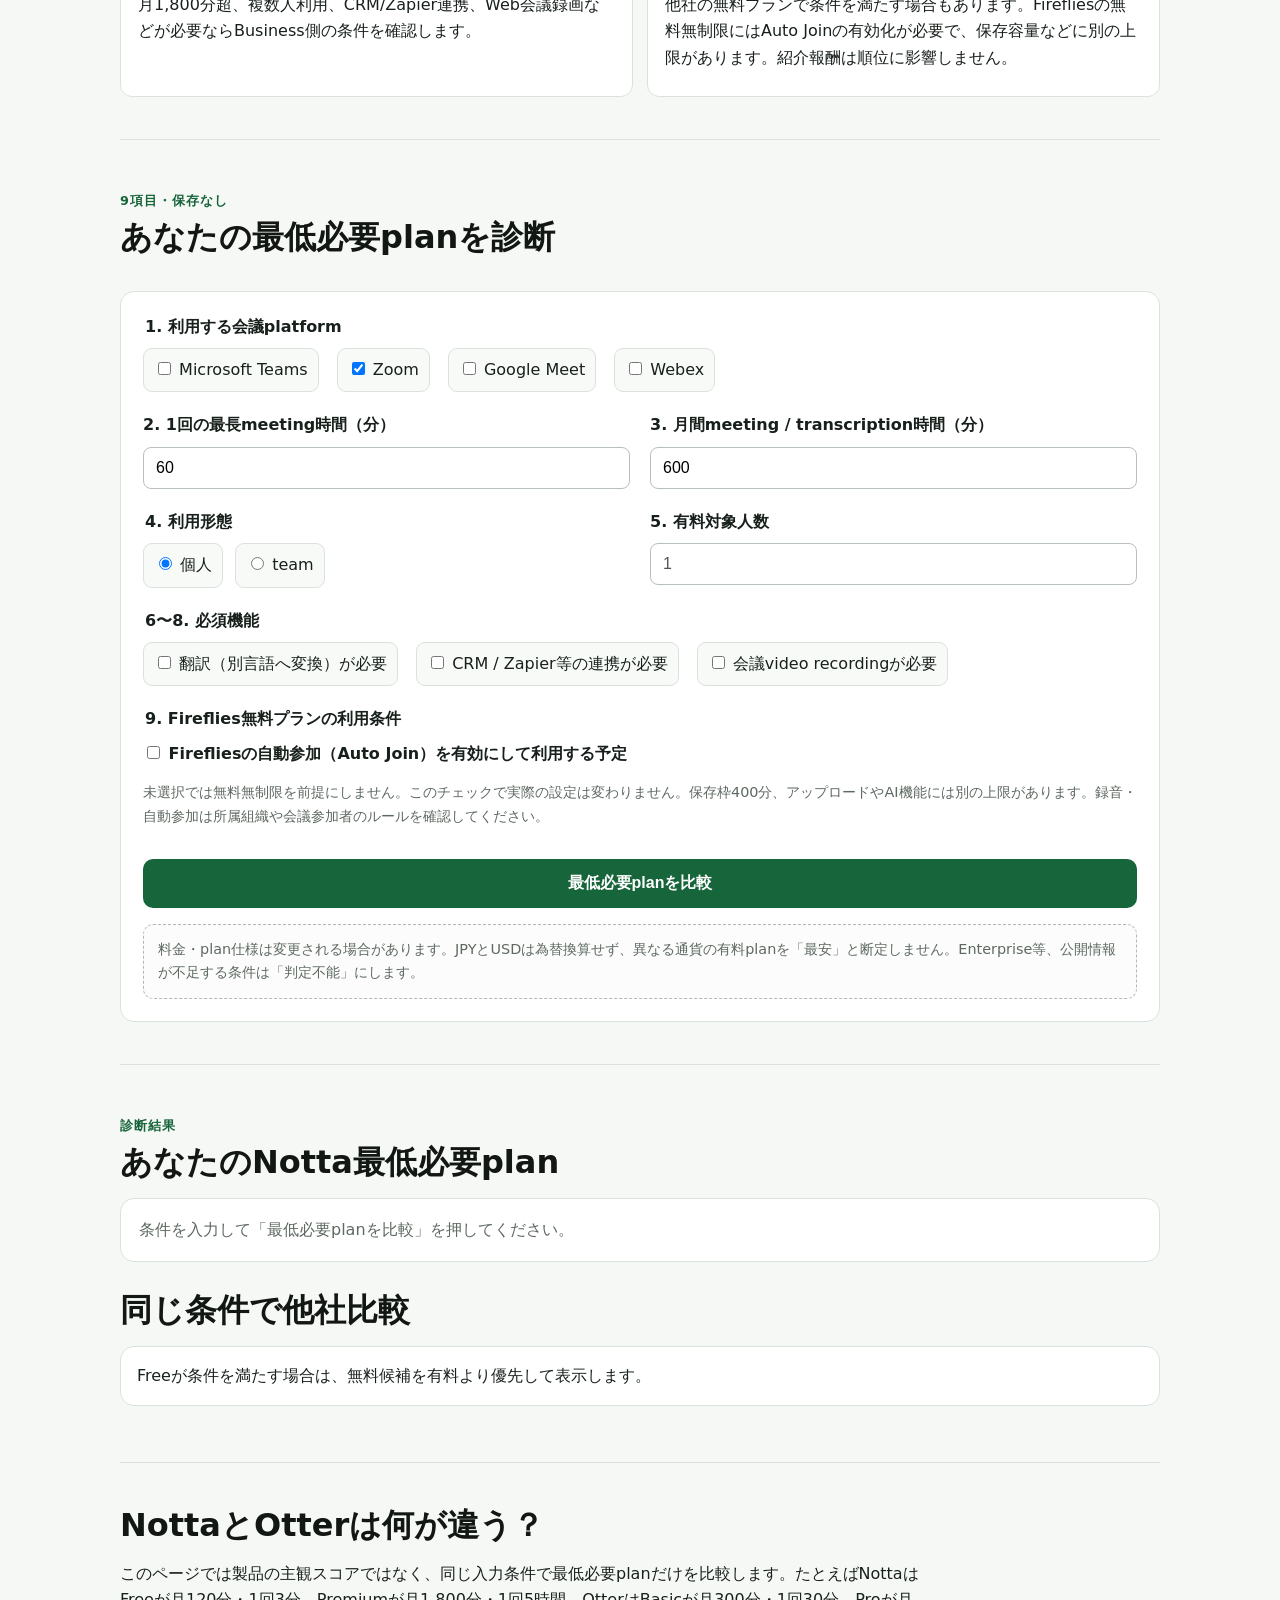
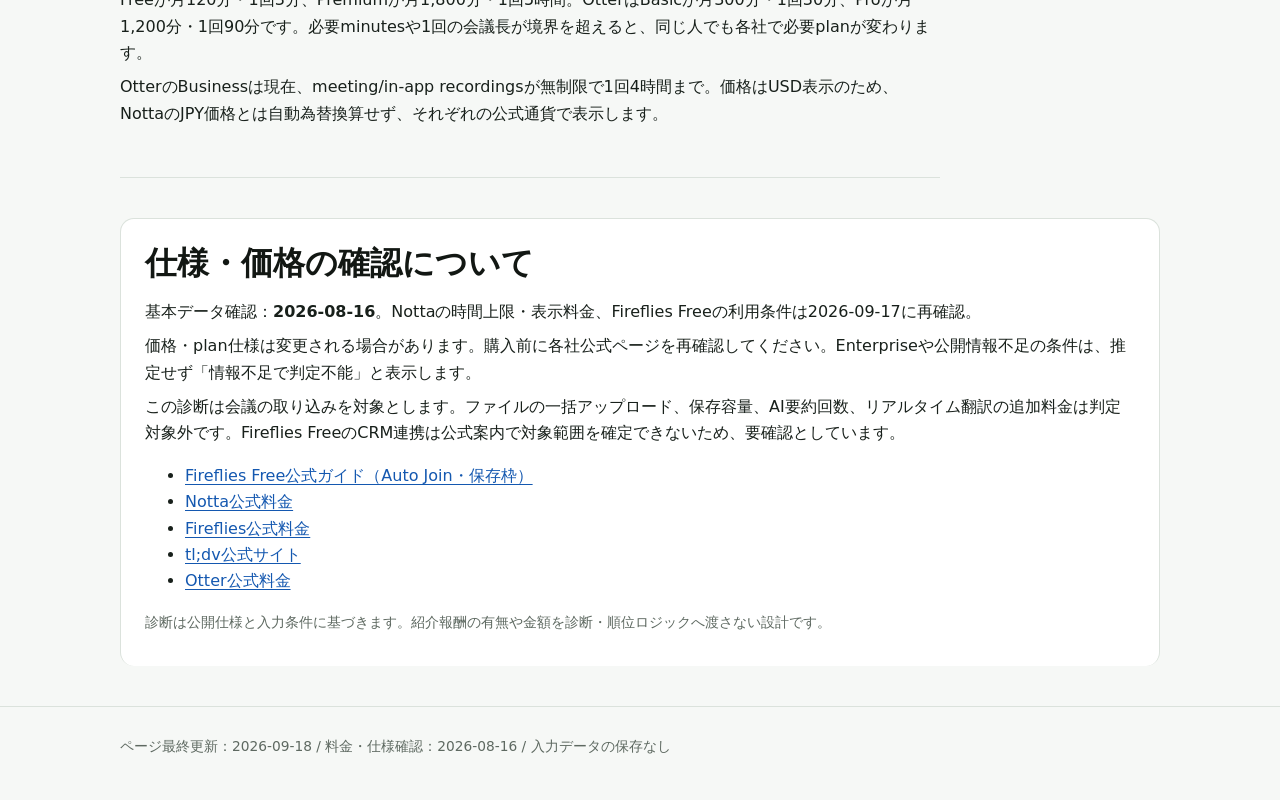
==== commit 3cf50c88: "Connect approved Notta affiliate links with placement attribution" ====
--- a/index.html
+++ b/index.html
@@ -21,7 +21,7 @@
   </header>
 
   <main class="wrap">
-    <p class="fineprint">広告：このページにはFireflies.aiの紹介リンクを含みます。リンク経由で有料契約された場合、運営者が報酬を受け取ることがあります。報酬は診断・順位に影響しません。Notta・tl;dv・Otterは通常リンクです。</p>
+    <p class="fineprint">広告：このページにはNotta・Fireflies.aiの紹介リンクを含みます。リンク経由で有料契約された場合、運営者が報酬を受け取ることがあります。報酬は診断・順位に影響しません。tl;dv・Otterは通常リンクです。</p>
     <section aria-labelledby="pricing-title" class="section">
       <div class="section-head">
         <div>
@@ -153,7 +153,7 @@
   </main>
 
   <footer class="footer">
-    <div class="wrap"><p>ページ最終更新：2026-09-17 / 料金・仕様確認：2026-08-16 / 入力データの保存なし</p></div>
+    <div class="wrap"><p>ページ最終更新：2026-09-18 / 料金・仕様確認：2026-08-16 / 入力データの保存なし</p></div>
   </footer>
 
   <script src="product-data.js"></script>
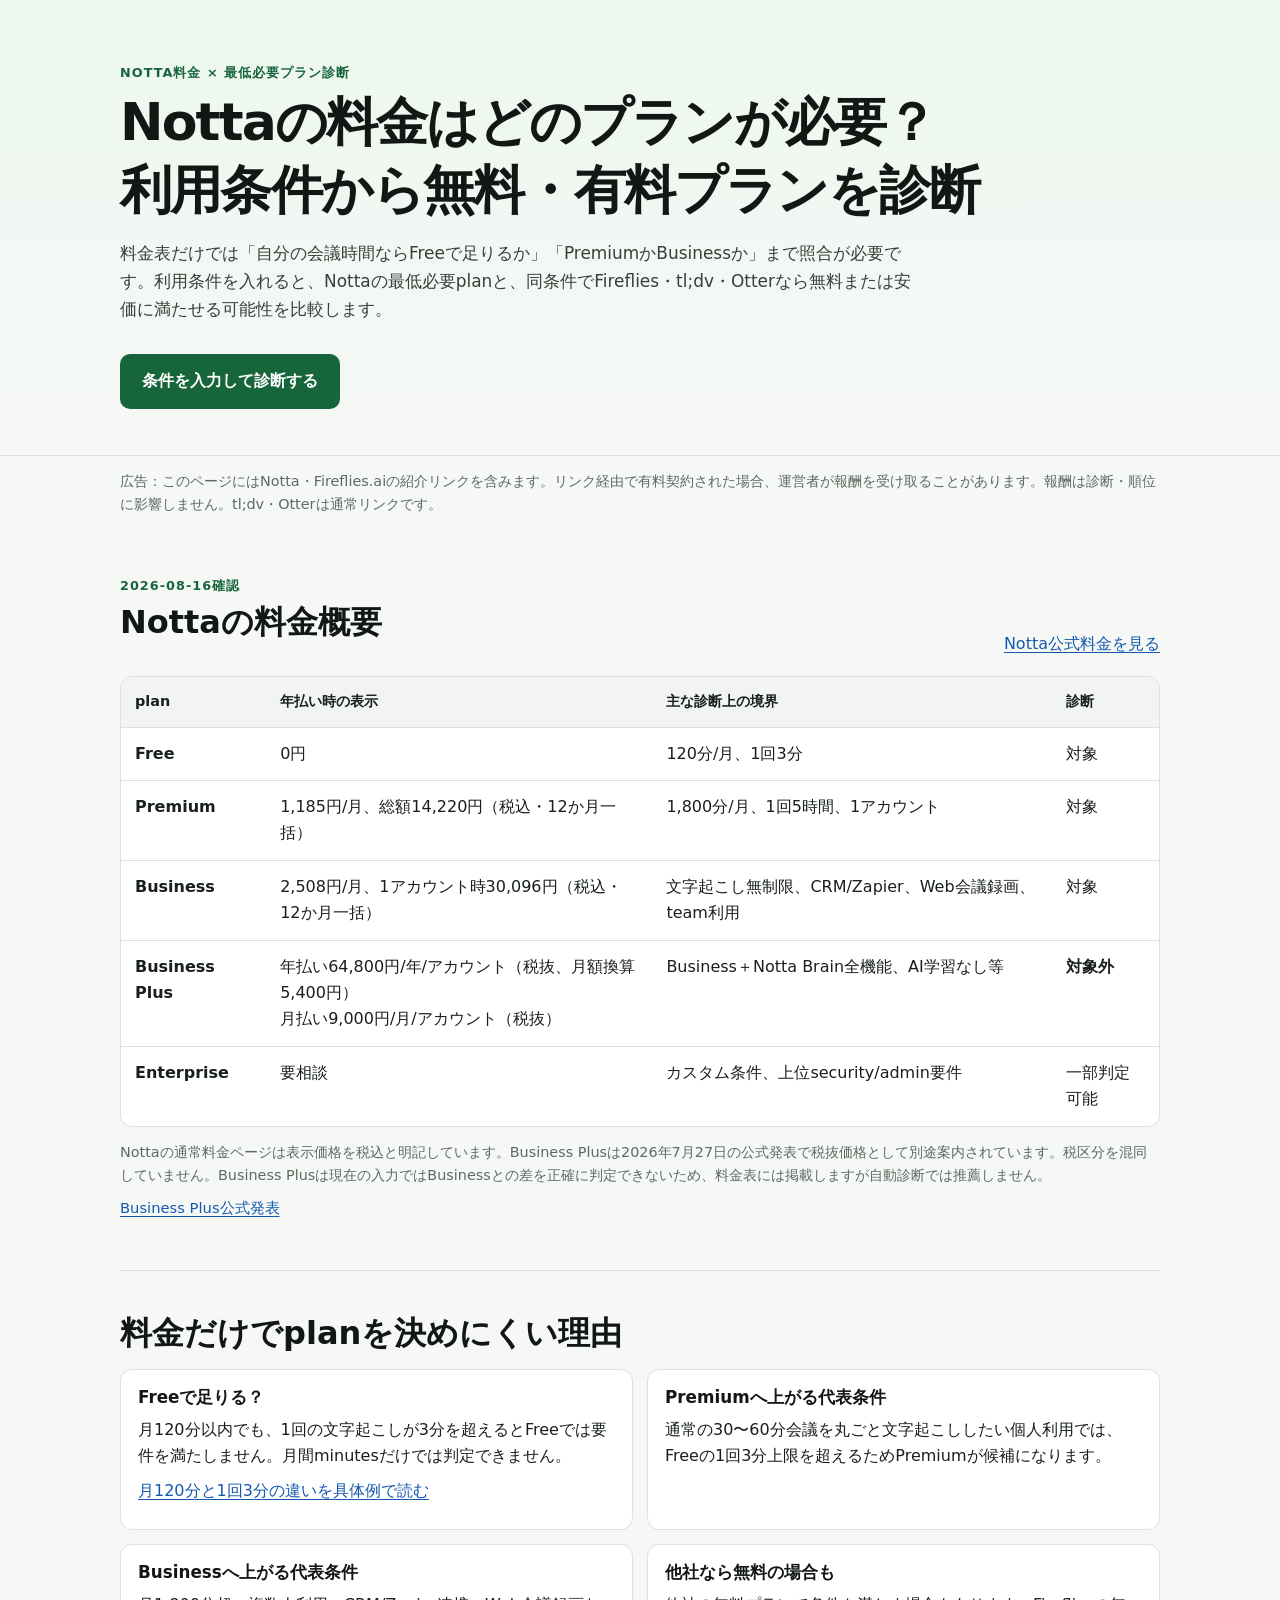
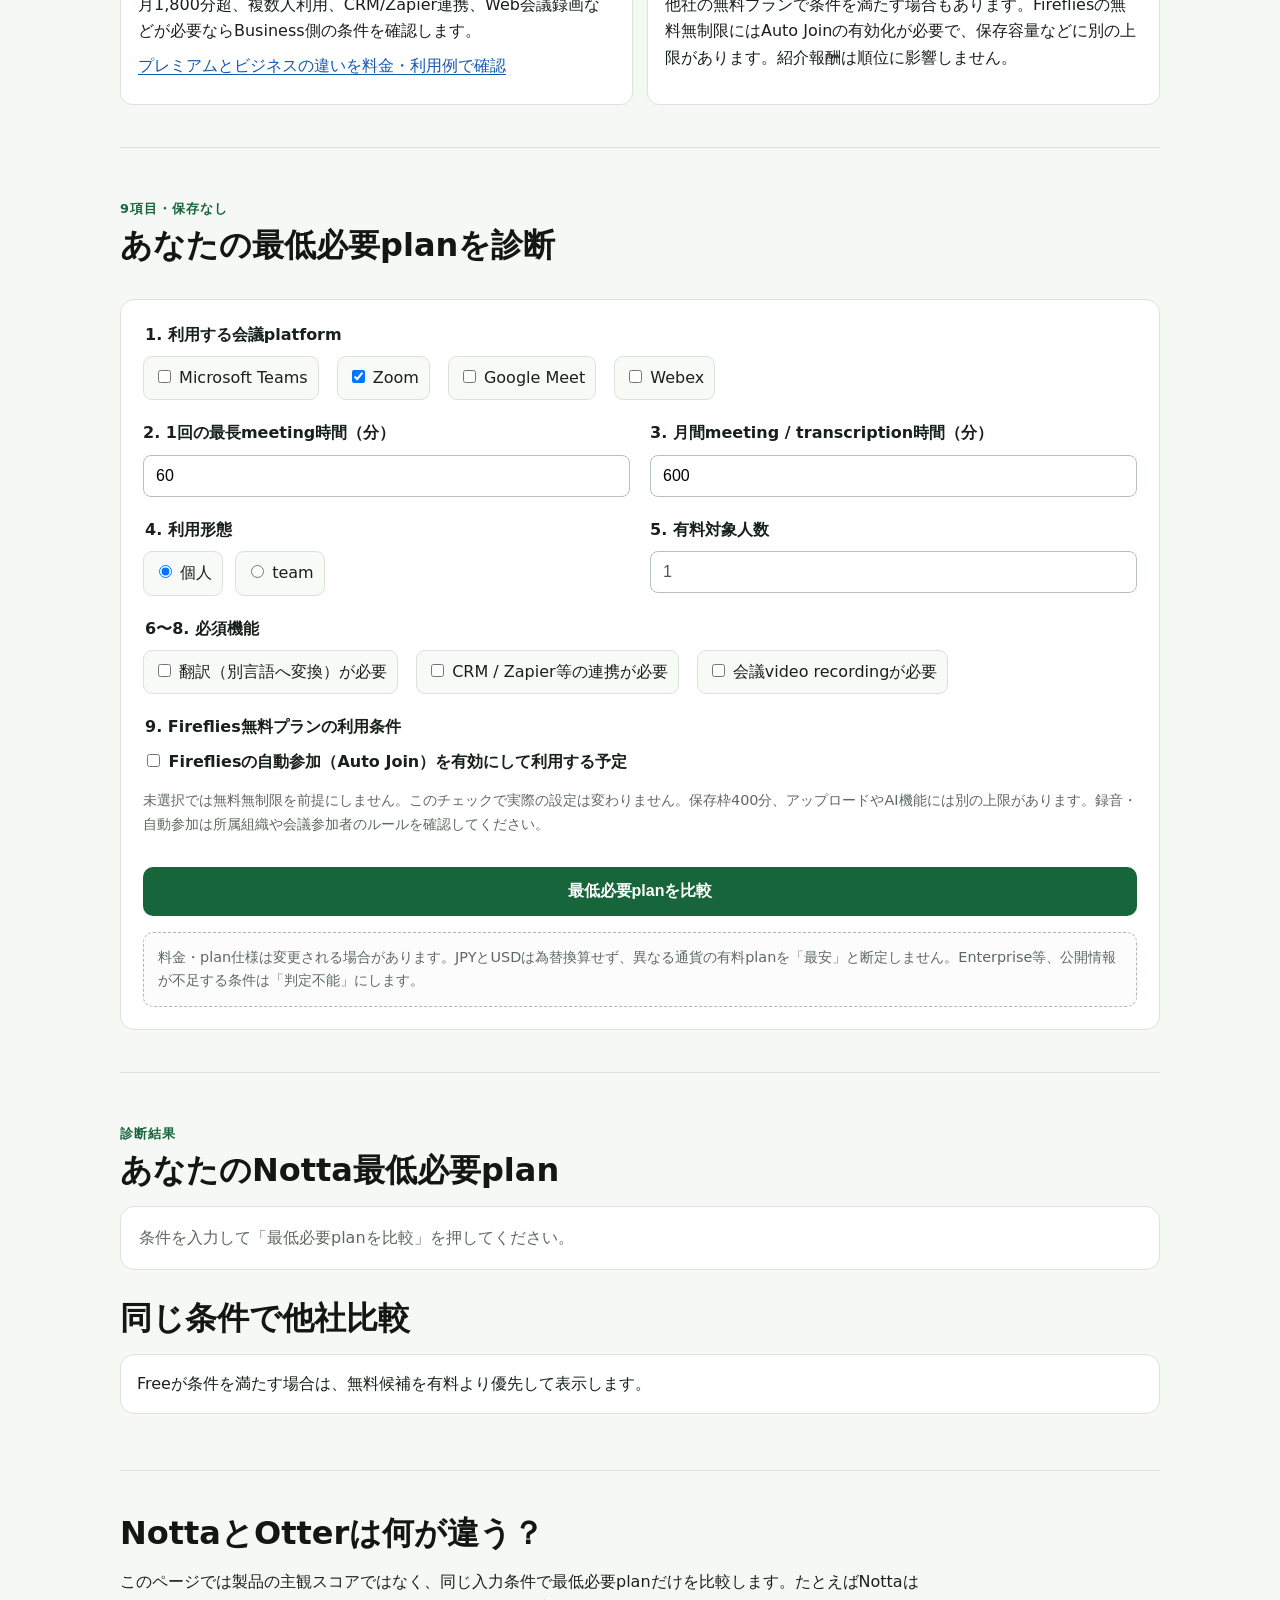
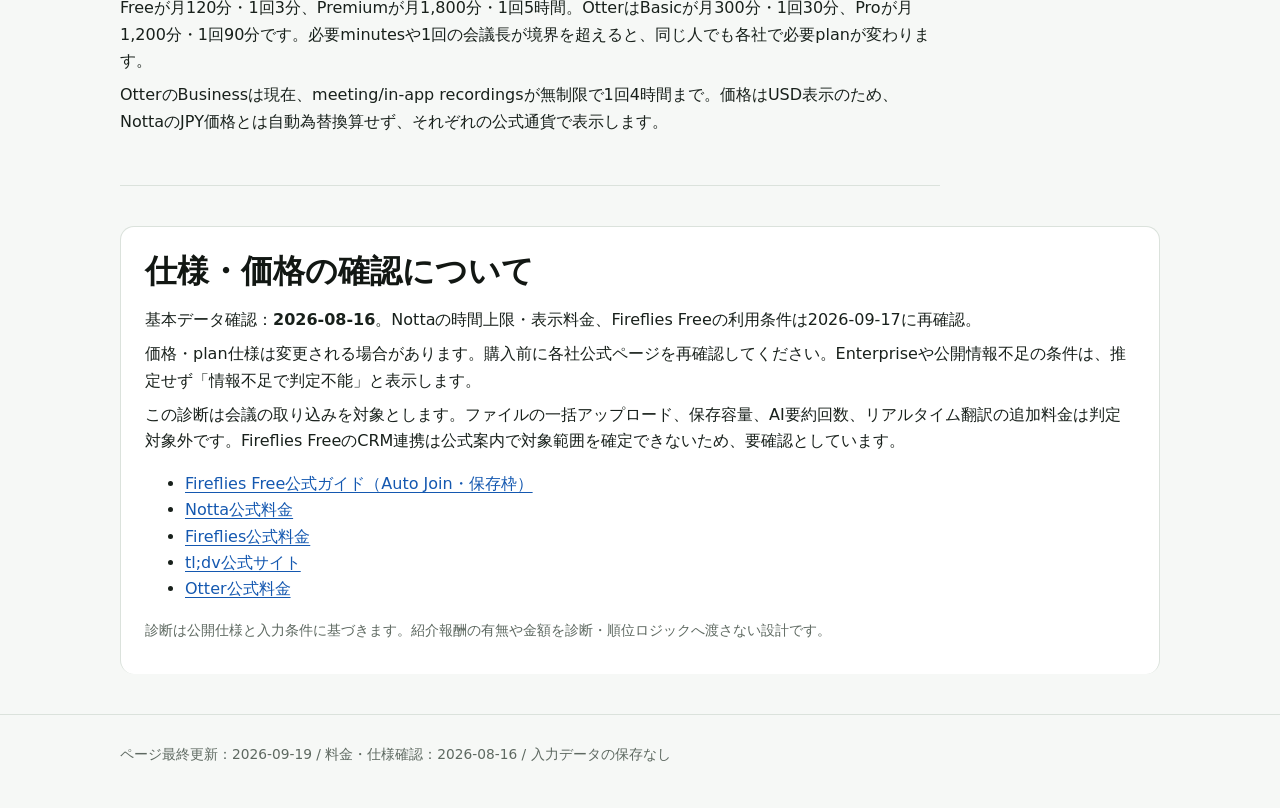
==== commit 4348fd1c: "Add Notta Premium and Business decision guide" ====
--- a/index.html
+++ b/index.html
@@ -53,7 +53,8 @@
       <div class="explain-grid">
         <article><h3>Freeで足りる？</h3><p>月120分以内でも、1回の文字起こしが3分を超えるとFreeでは要件を満たしません。月間minutesだけでは判定できません。</p><p><a href="guides/notta-free-limit/">月120分と1回3分の違いを具体例で読む</a></p></article>
         <article><h3>Premiumへ上がる代表条件</h3><p>通常の30〜60分会議を丸ごと文字起こししたい個人利用では、Freeの1回3分上限を超えるためPremiumが候補になります。</p></article>
-        <article><h3>Businessへ上がる代表条件</h3><p>月1,800分超、複数人利用、CRM/Zapier連携、Web会議録画などが必要ならBusiness側の条件を確認します。</p></article>
+        <article><h3>Businessへ上がる代表条件</h3><p>月1,800分超、複数人利用、CRM/Zapier連携、Web会議録画などが必要ならBusiness側の条件を確認します。</p>
+          <p><a href="guides/notta-premium-business/">プレミアムとビジネスの違いを料金・利用例で確認</a></p></article>
         <article><h3>他社なら無料の場合も</h3><p>他社の無料プランで条件を満たす場合もあります。Firefliesの無料無制限にはAuto Joinの有効化が必要で、保存容量などに別の上限があります。紹介報酬は順位に影響しません。</p></article>
       </div>
     </section>
@@ -153,7 +154,7 @@
   </main>
 
   <footer class="footer">
-    <div class="wrap"><p>ページ最終更新：2026-09-18 / 料金・仕様確認：2026-08-16 / 入力データの保存なし</p></div>
+    <div class="wrap"><p>ページ最終更新：2026-09-19 / 料金・仕様確認：2026-08-16 / 入力データの保存なし</p></div>
   </footer>
 
   <script src="product-data.js"></script>
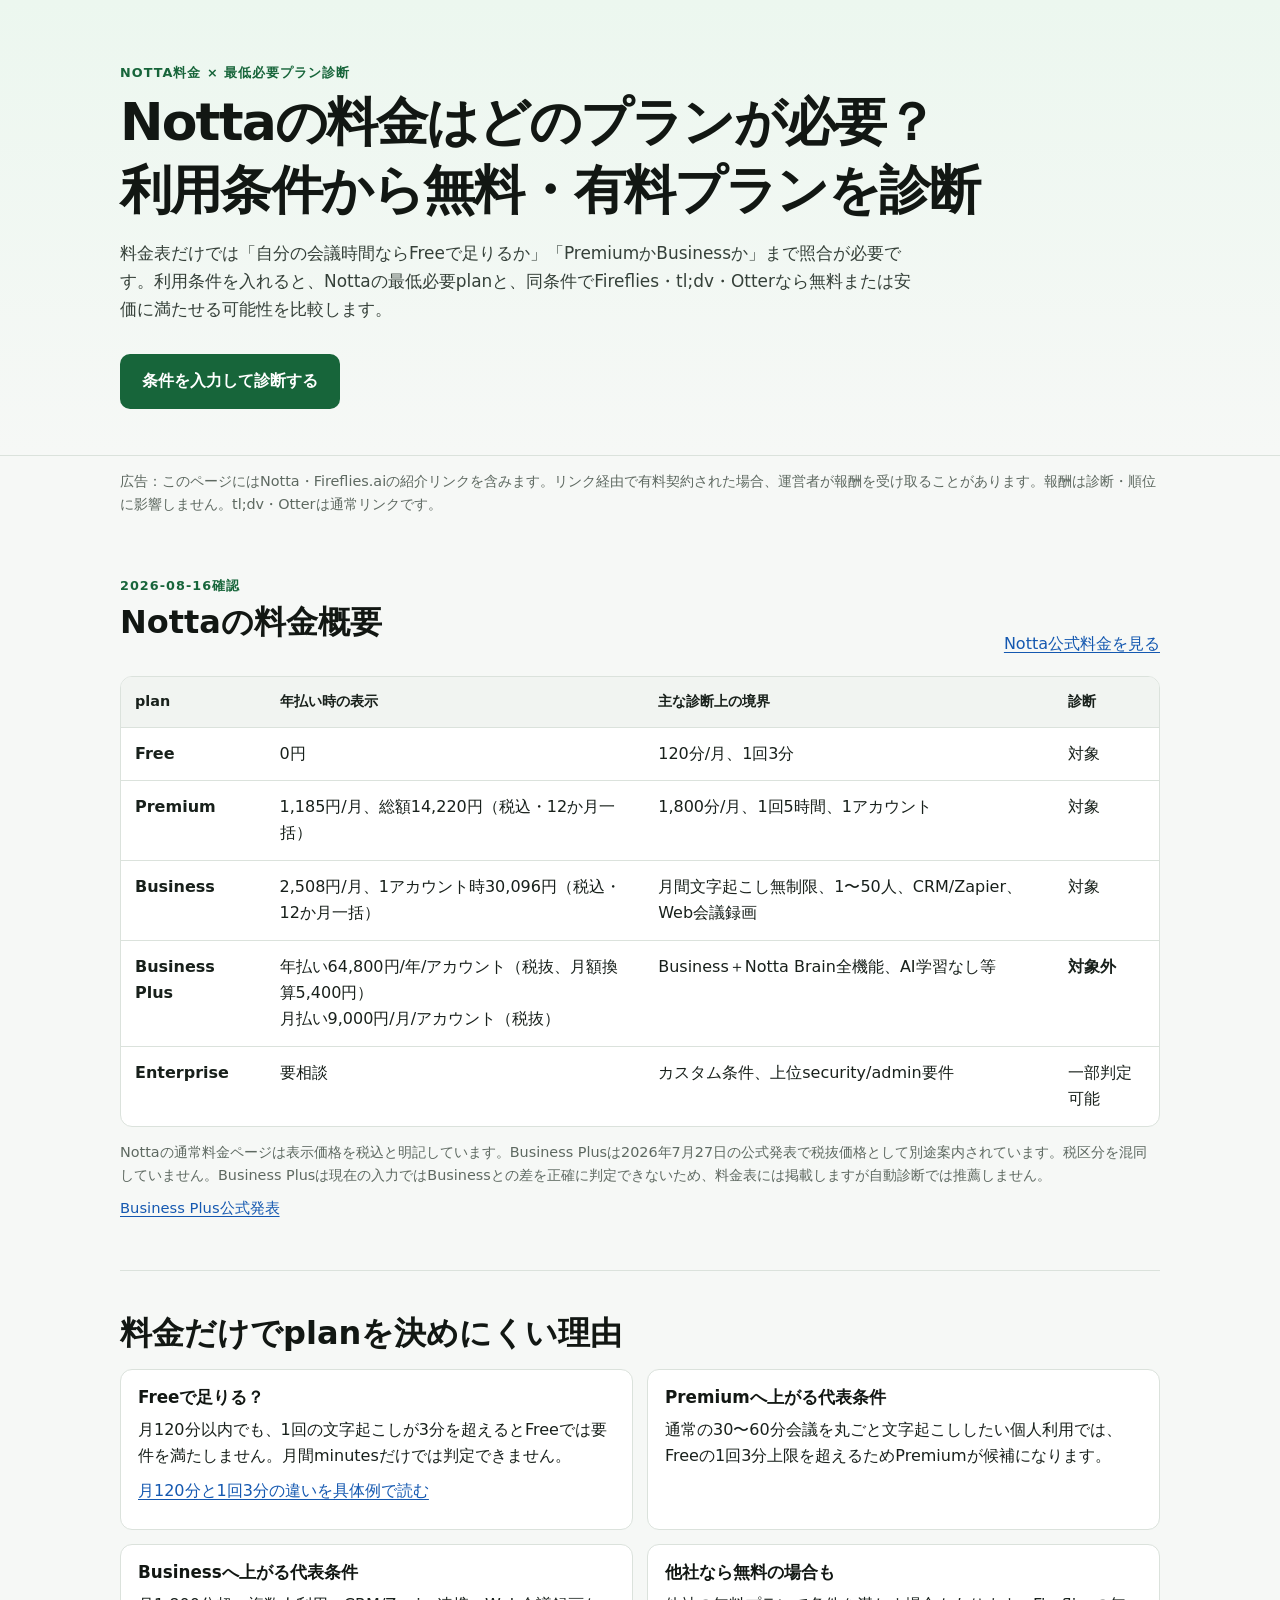
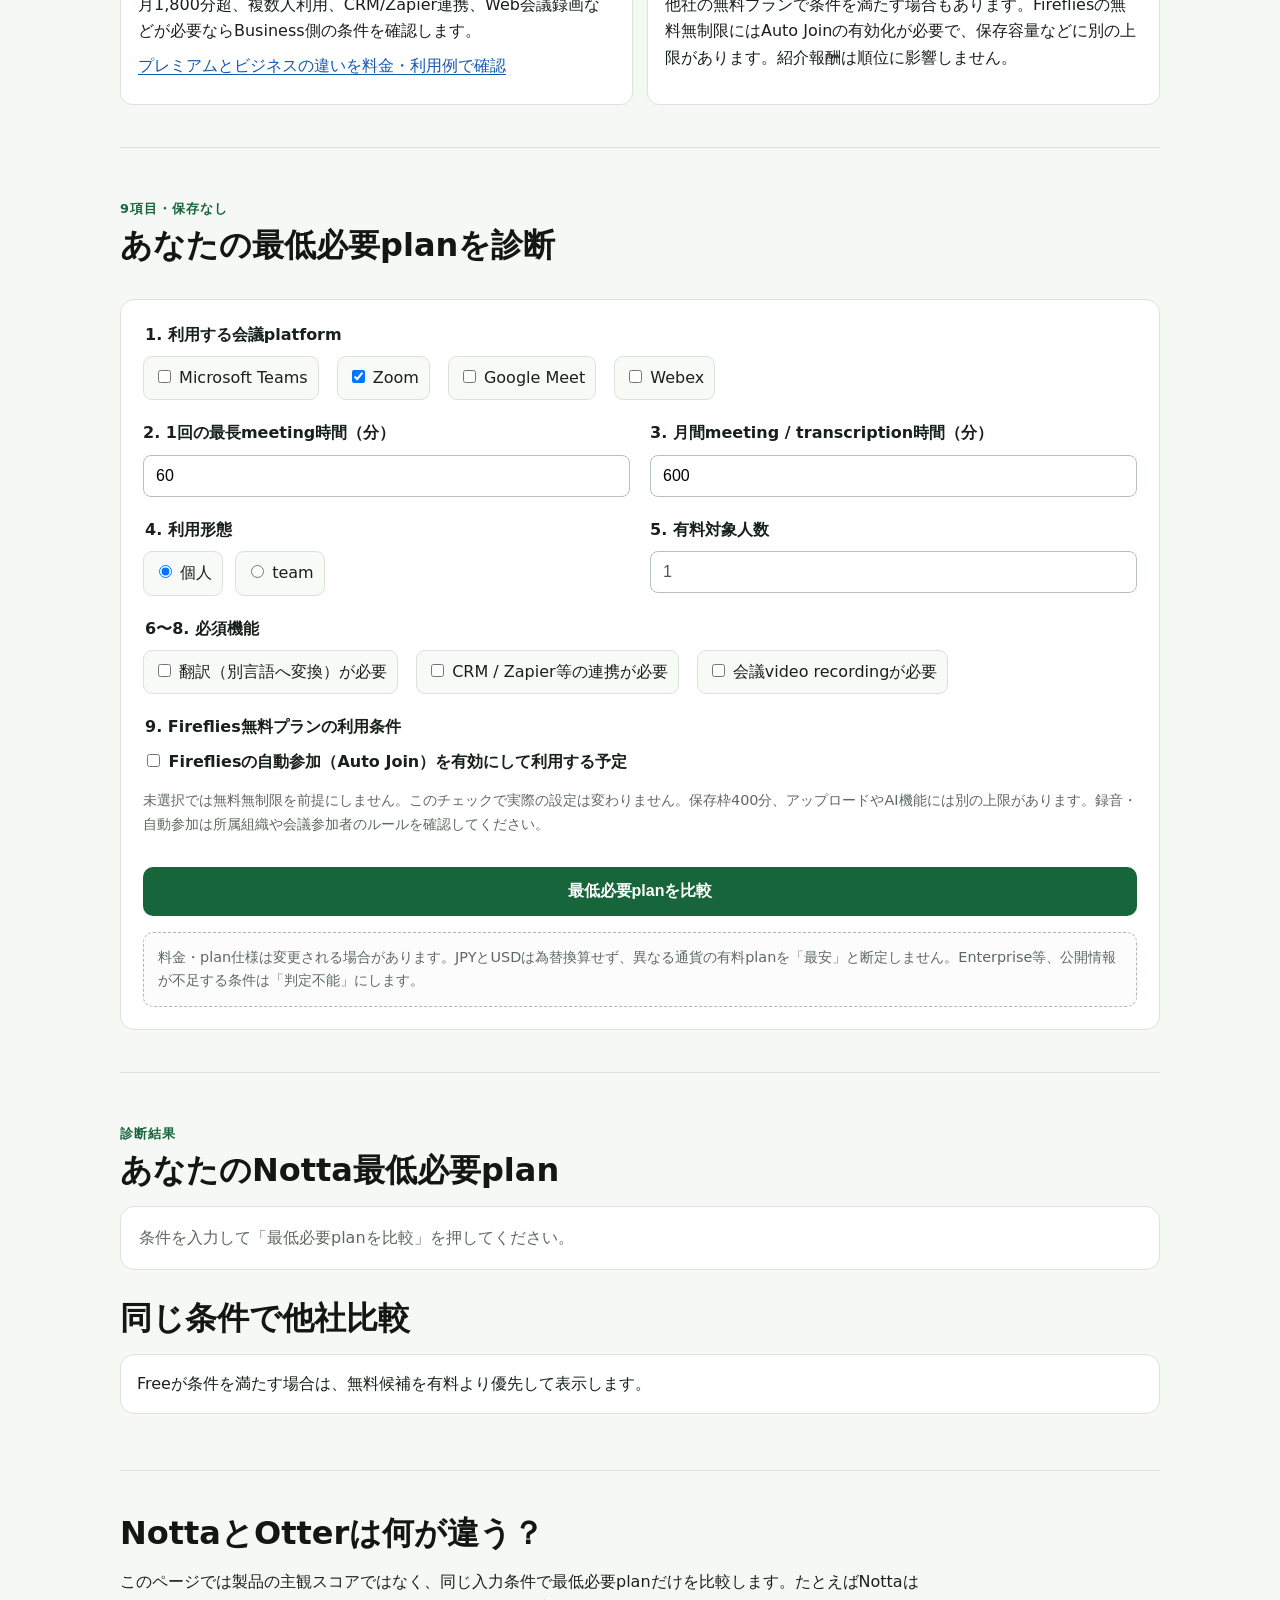
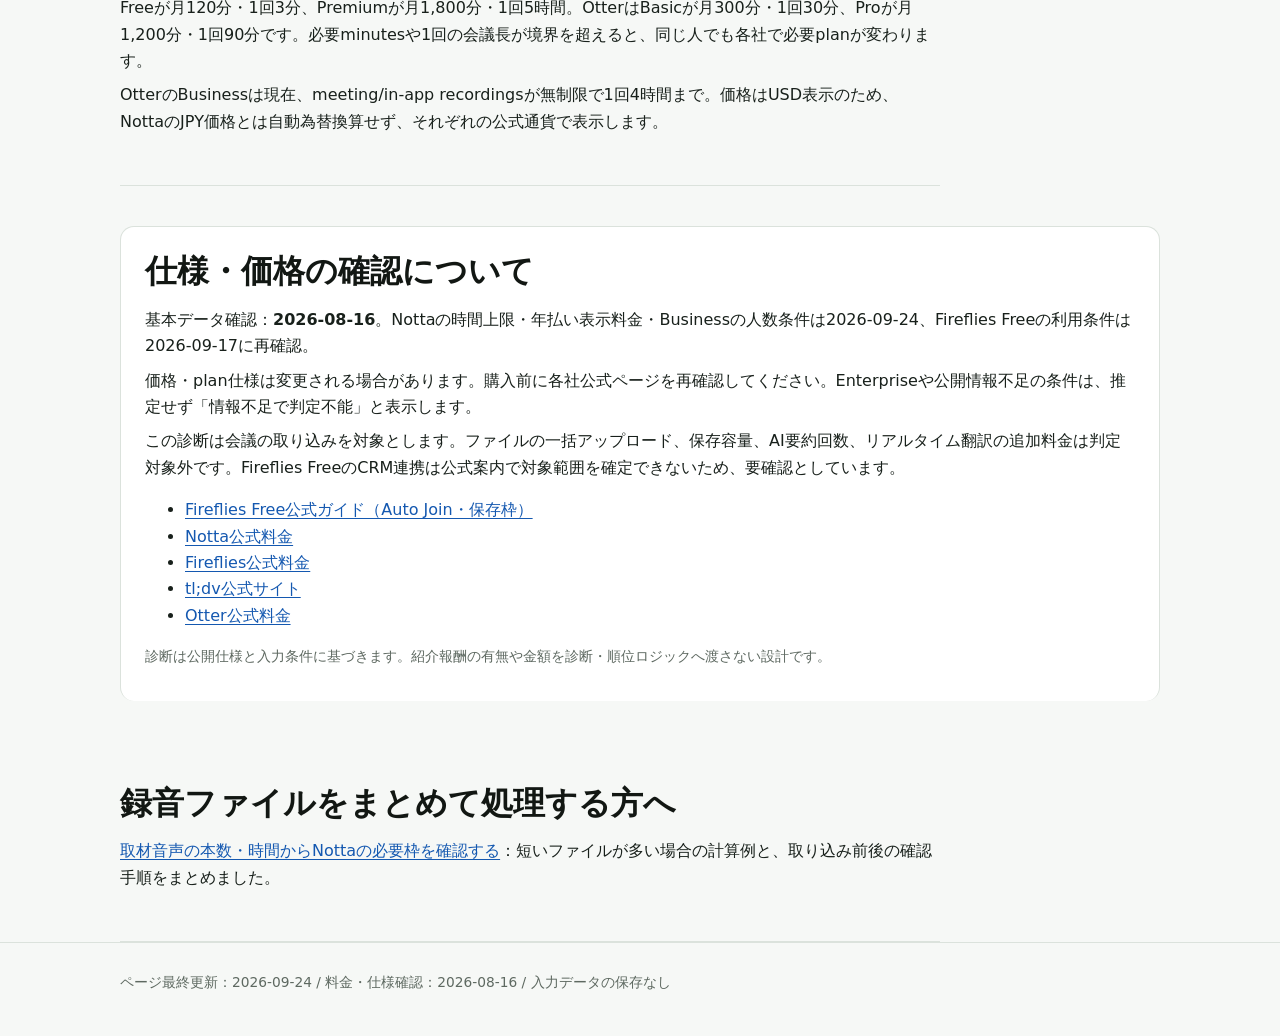
==== commit 305d7b6b: "Fix Notta Business seat limit and add audio file planning guide" ====
--- a/index.html
+++ b/index.html
@@ -38,7 +38,7 @@
           <tbody>
             <tr><th>Free</th><td>0円</td><td>120分/月、1回3分</td><td>対象</td></tr>
             <tr><th>Premium</th><td>1,185円/月、総額14,220円（税込・12か月一括）</td><td>1,800分/月、1回5時間、1アカウント</td><td>対象</td></tr>
-            <tr><th>Business</th><td>2,508円/月、1アカウント時30,096円（税込・12か月一括）</td><td>文字起こし無制限、CRM/Zapier、Web会議録画、team利用</td><td>対象</td></tr>
+            <tr><th>Business</th><td>2,508円/月、1アカウント時30,096円（税込・12か月一括）</td><td>月間文字起こし無制限、1〜50人、CRM/Zapier、Web会議録画</td><td>対象</td></tr>
             <tr><th>Business Plus</th><td>年払い64,800円/年/アカウント（税抜、月額換算5,400円）<br>月払い9,000円/月/アカウント（税抜）</td><td>Business＋Notta Brain全機能、AI学習なし等</td><td><strong>対象外</strong></td></tr>
             <tr><th>Enterprise</th><td>要相談</td><td>カスタム条件、上位security/admin要件</td><td>一部判定可能</td></tr>
           </tbody>
@@ -139,7 +139,7 @@
 
     <section aria-labelledby="trust-title" class="section trust-box">
       <h2 id="trust-title">仕様・価格の確認について</h2>
-      <p>基本データ確認：<strong>2026-08-16</strong>。Nottaの時間上限・表示料金、Fireflies Freeの利用条件は2026-09-17に再確認。</p>
+      <p>基本データ確認：<strong>2026-08-16</strong>。Nottaの時間上限・年払い表示料金・Businessの人数条件は2026-09-24、Fireflies Freeの利用条件は2026-09-17に再確認。</p>
       <p>価格・plan仕様は変更される場合があります。購入前に各社公式ページを再確認してください。Enterpriseや公開情報不足の条件は、推定せず「情報不足で判定不能」と表示します。</p>
       <p>この診断は会議の取り込みを対象とします。ファイルの一括アップロード、保存容量、AI要約回数、リアルタイム翻訳の追加料金は判定対象外です。Fireflies FreeのCRM連携は公式案内で対象範囲を確定できないため、要確認としています。</p>
       <ul>
@@ -151,10 +151,11 @@
       </ul>
       <p class="fineprint">診断は公開仕様と入力条件に基づきます。紹介報酬の有無や金額を診断・順位ロジックへ渡さない設計です。</p>
     </section>
+  <section class="section prose"><h2>録音ファイルをまとめて処理する方へ</h2><p><a href="guides/notta-audio-files/">取材音声の本数・時間からNottaの必要枠を確認する</a>：短いファイルが多い場合の計算例と、取り込み前後の確認手順をまとめました。</p></section>
   </main>
 
   <footer class="footer">
-    <div class="wrap"><p>ページ最終更新：2026-09-19 / 料金・仕様確認：2026-08-16 / 入力データの保存なし</p></div>
+    <div class="wrap"><p>ページ最終更新：2026-09-24 / 料金・仕様確認：2026-08-16 / 入力データの保存なし</p></div>
   </footer>
 
   <script src="product-data.js"></script>
